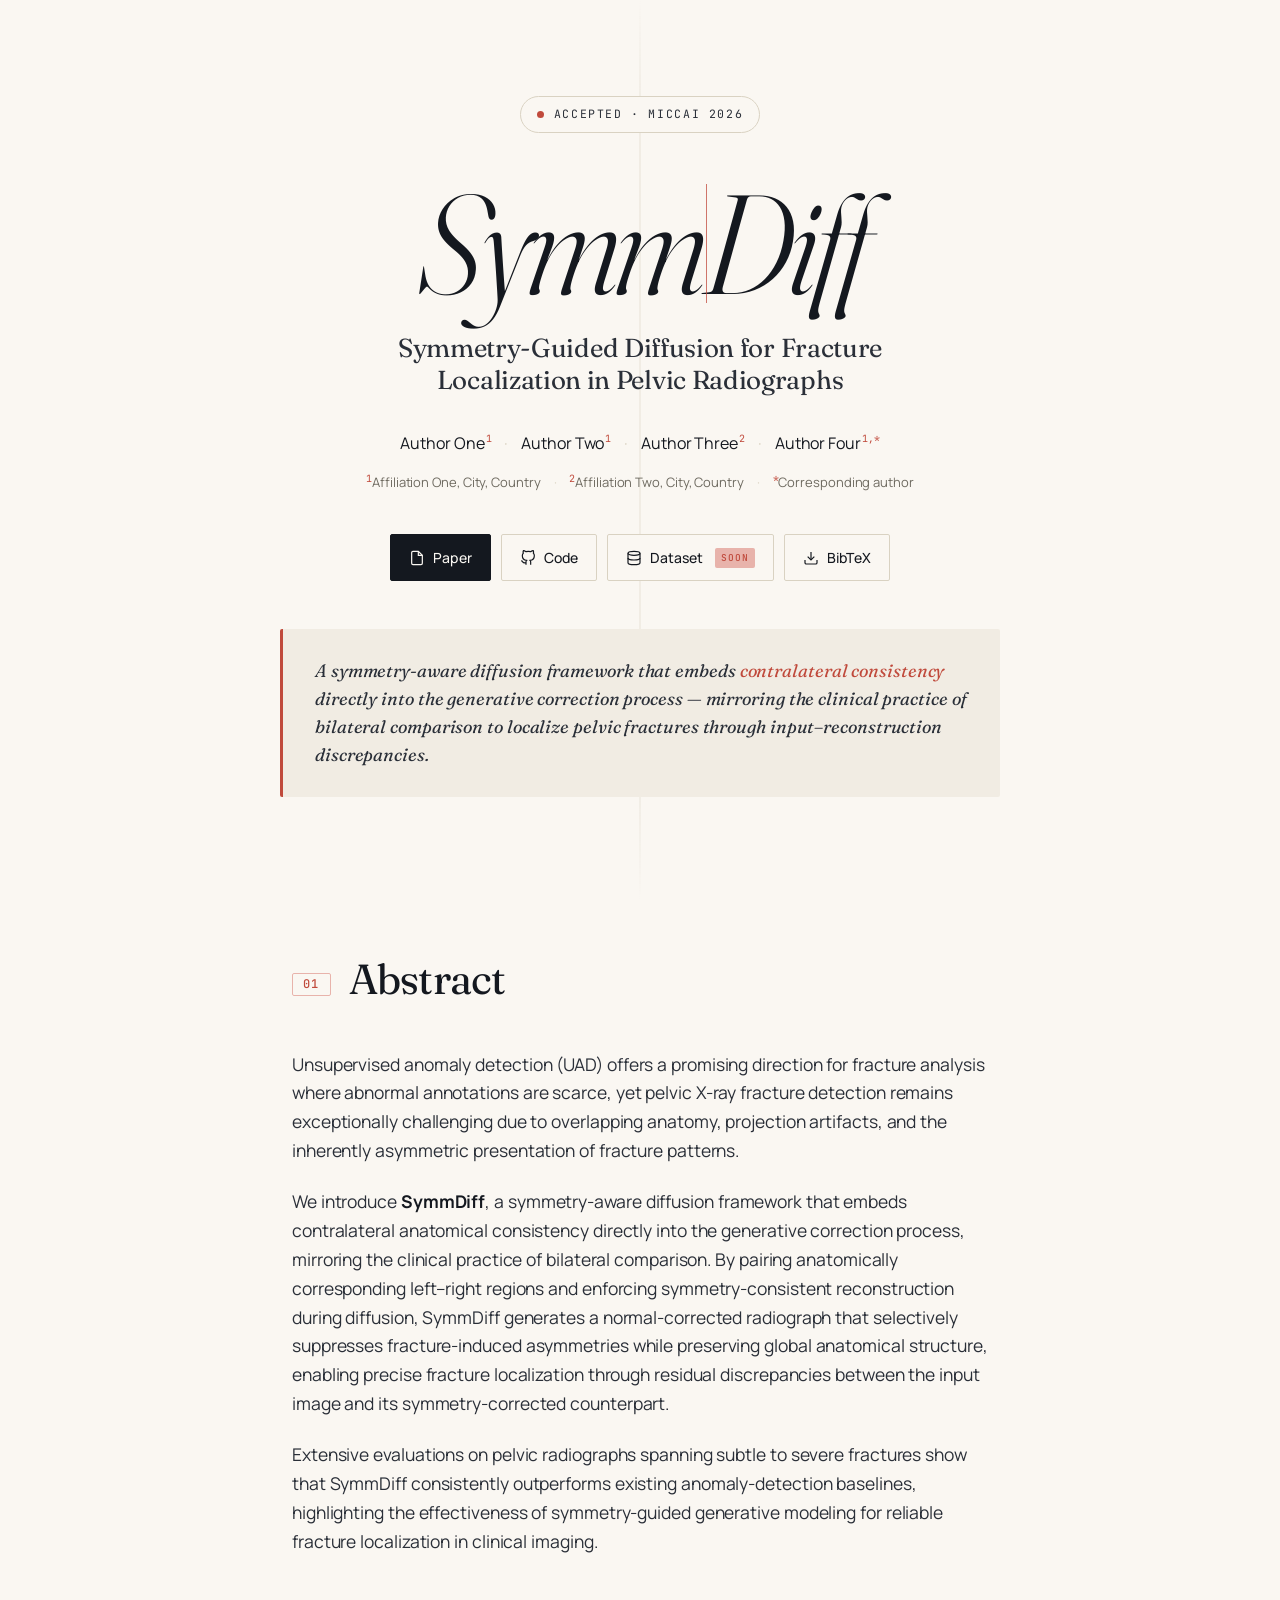
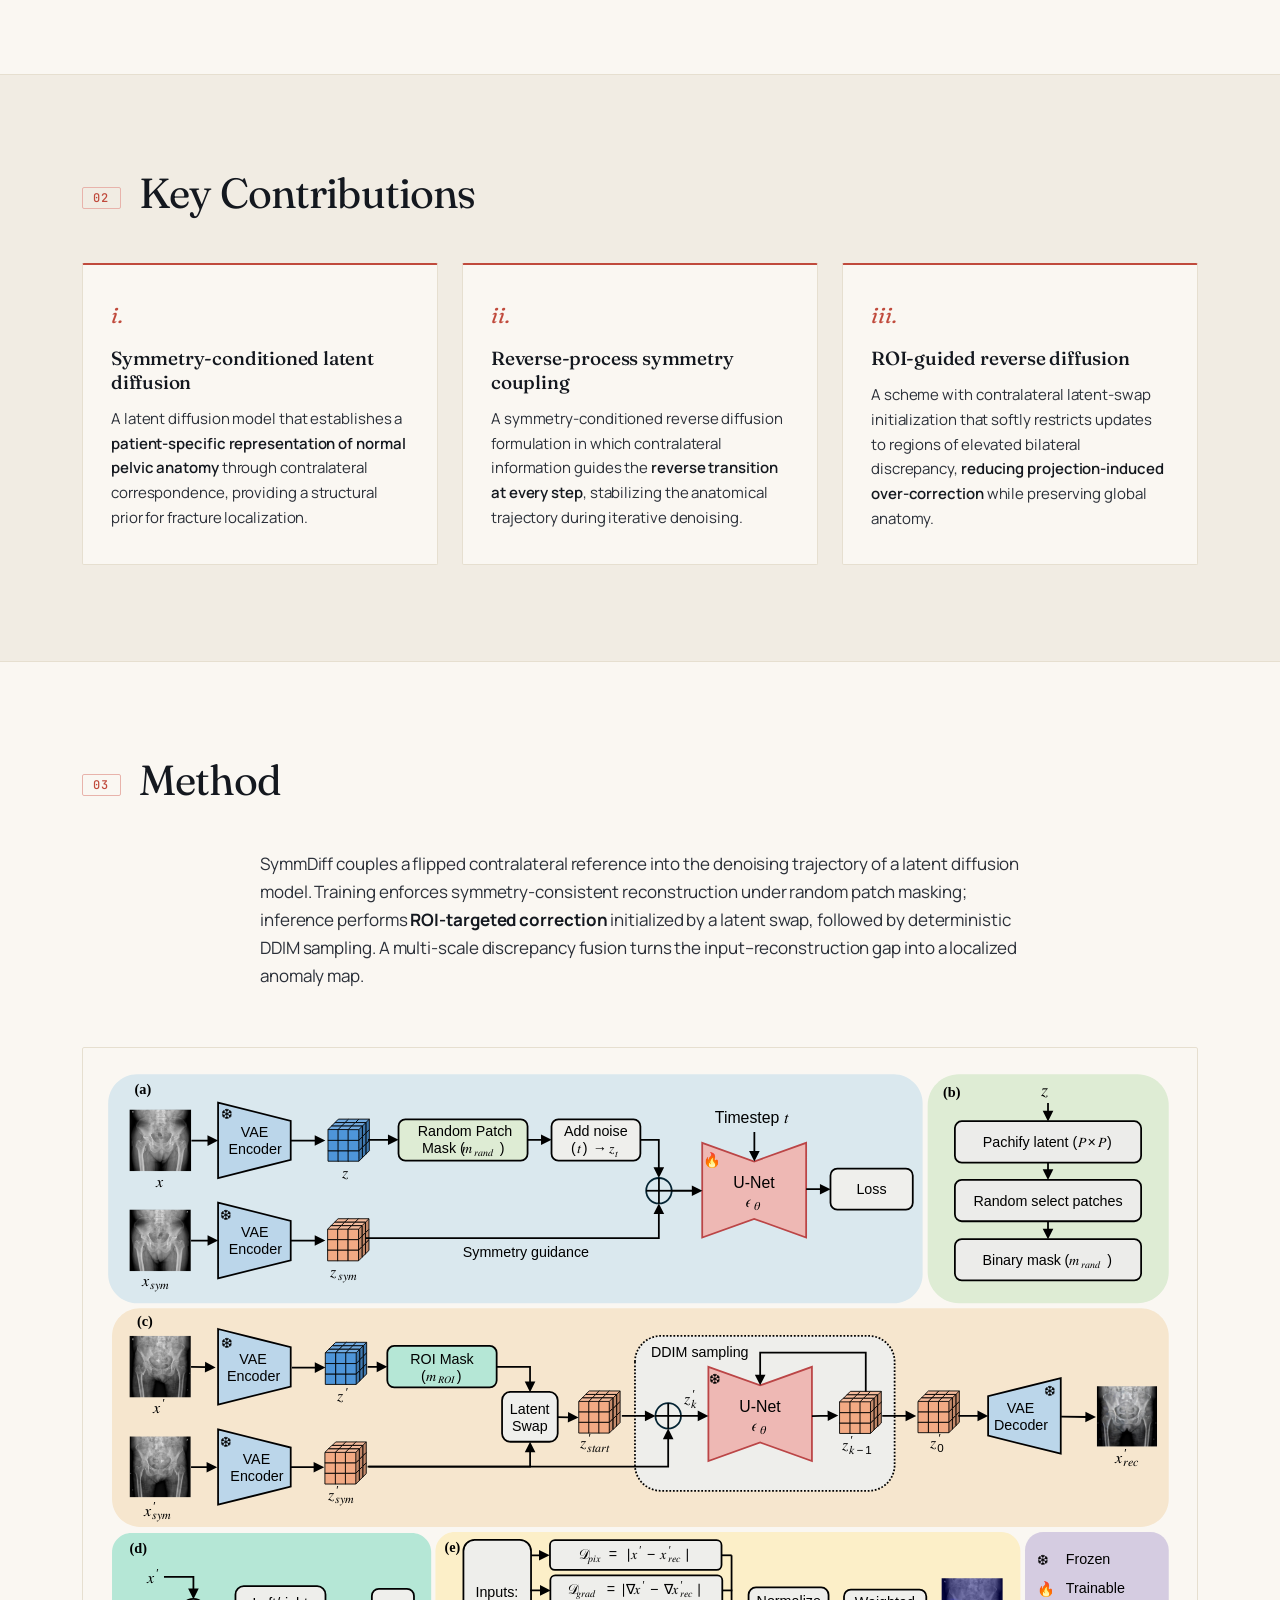
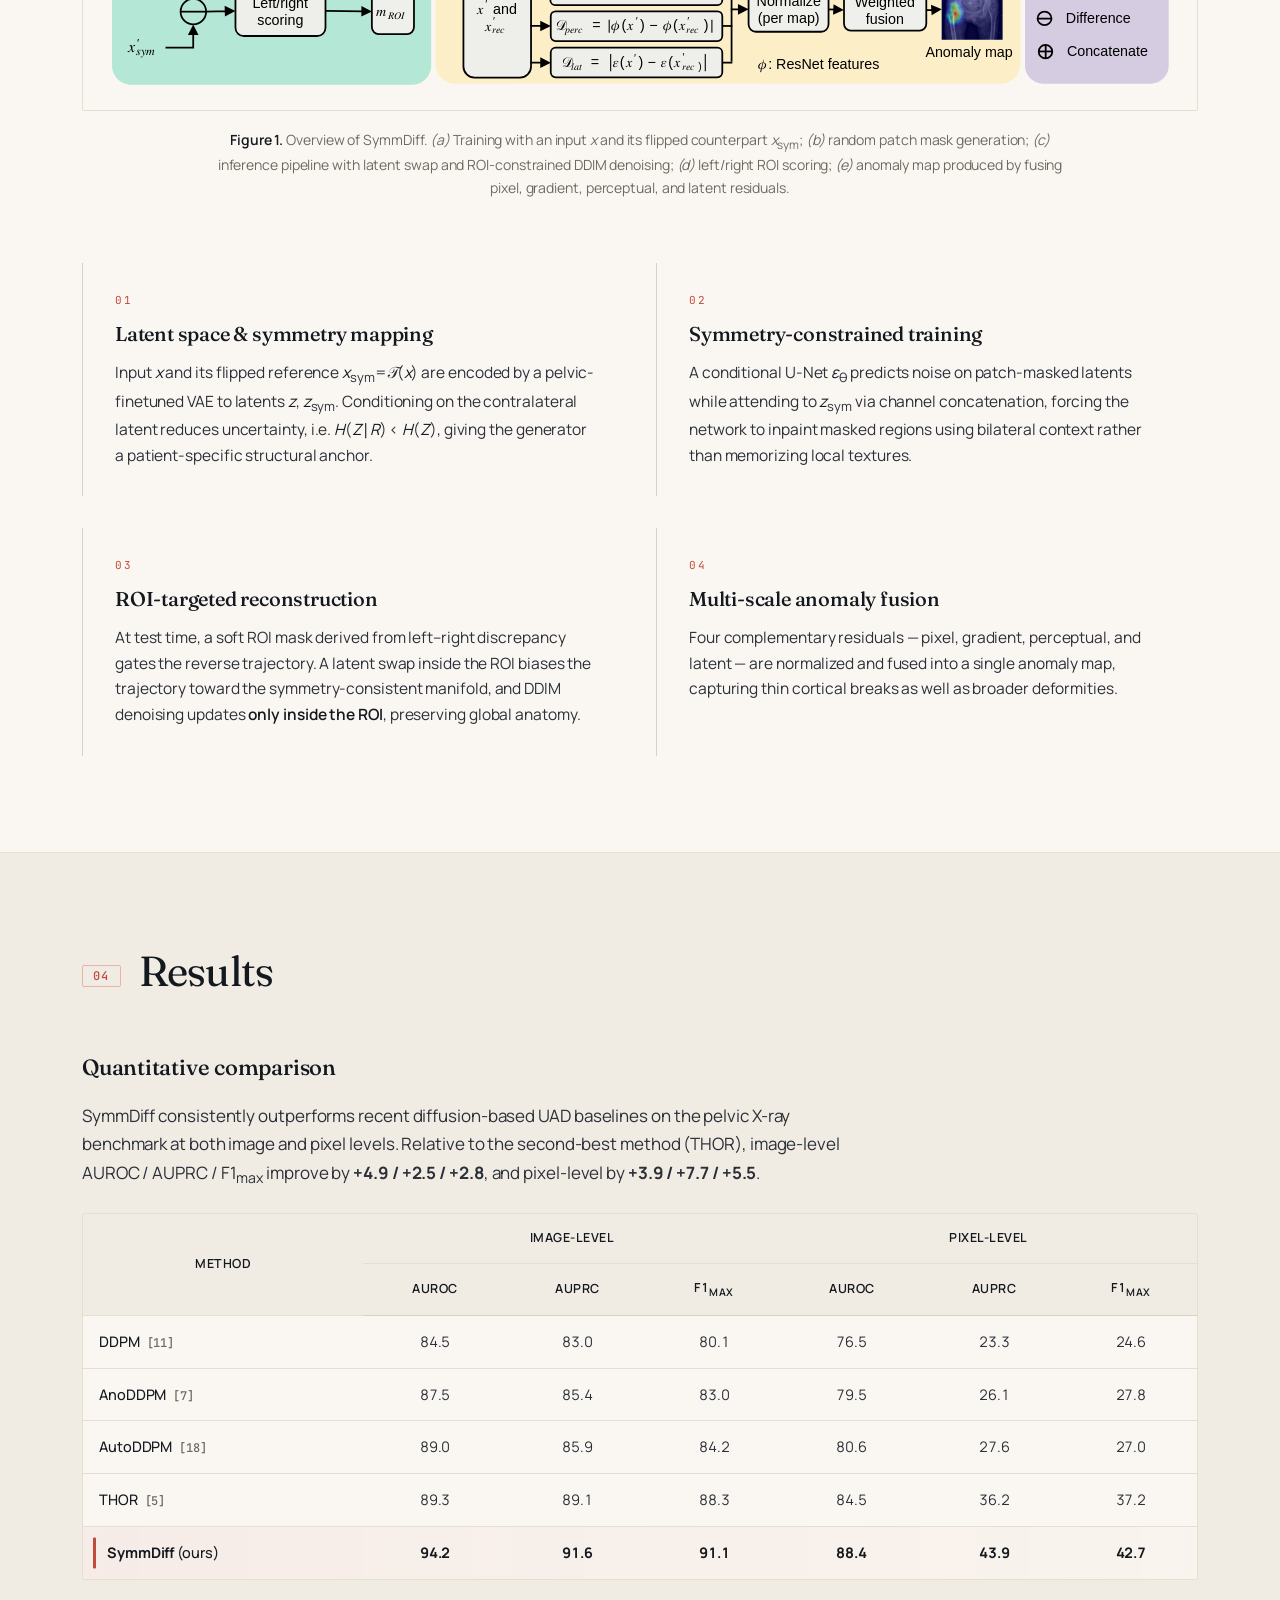
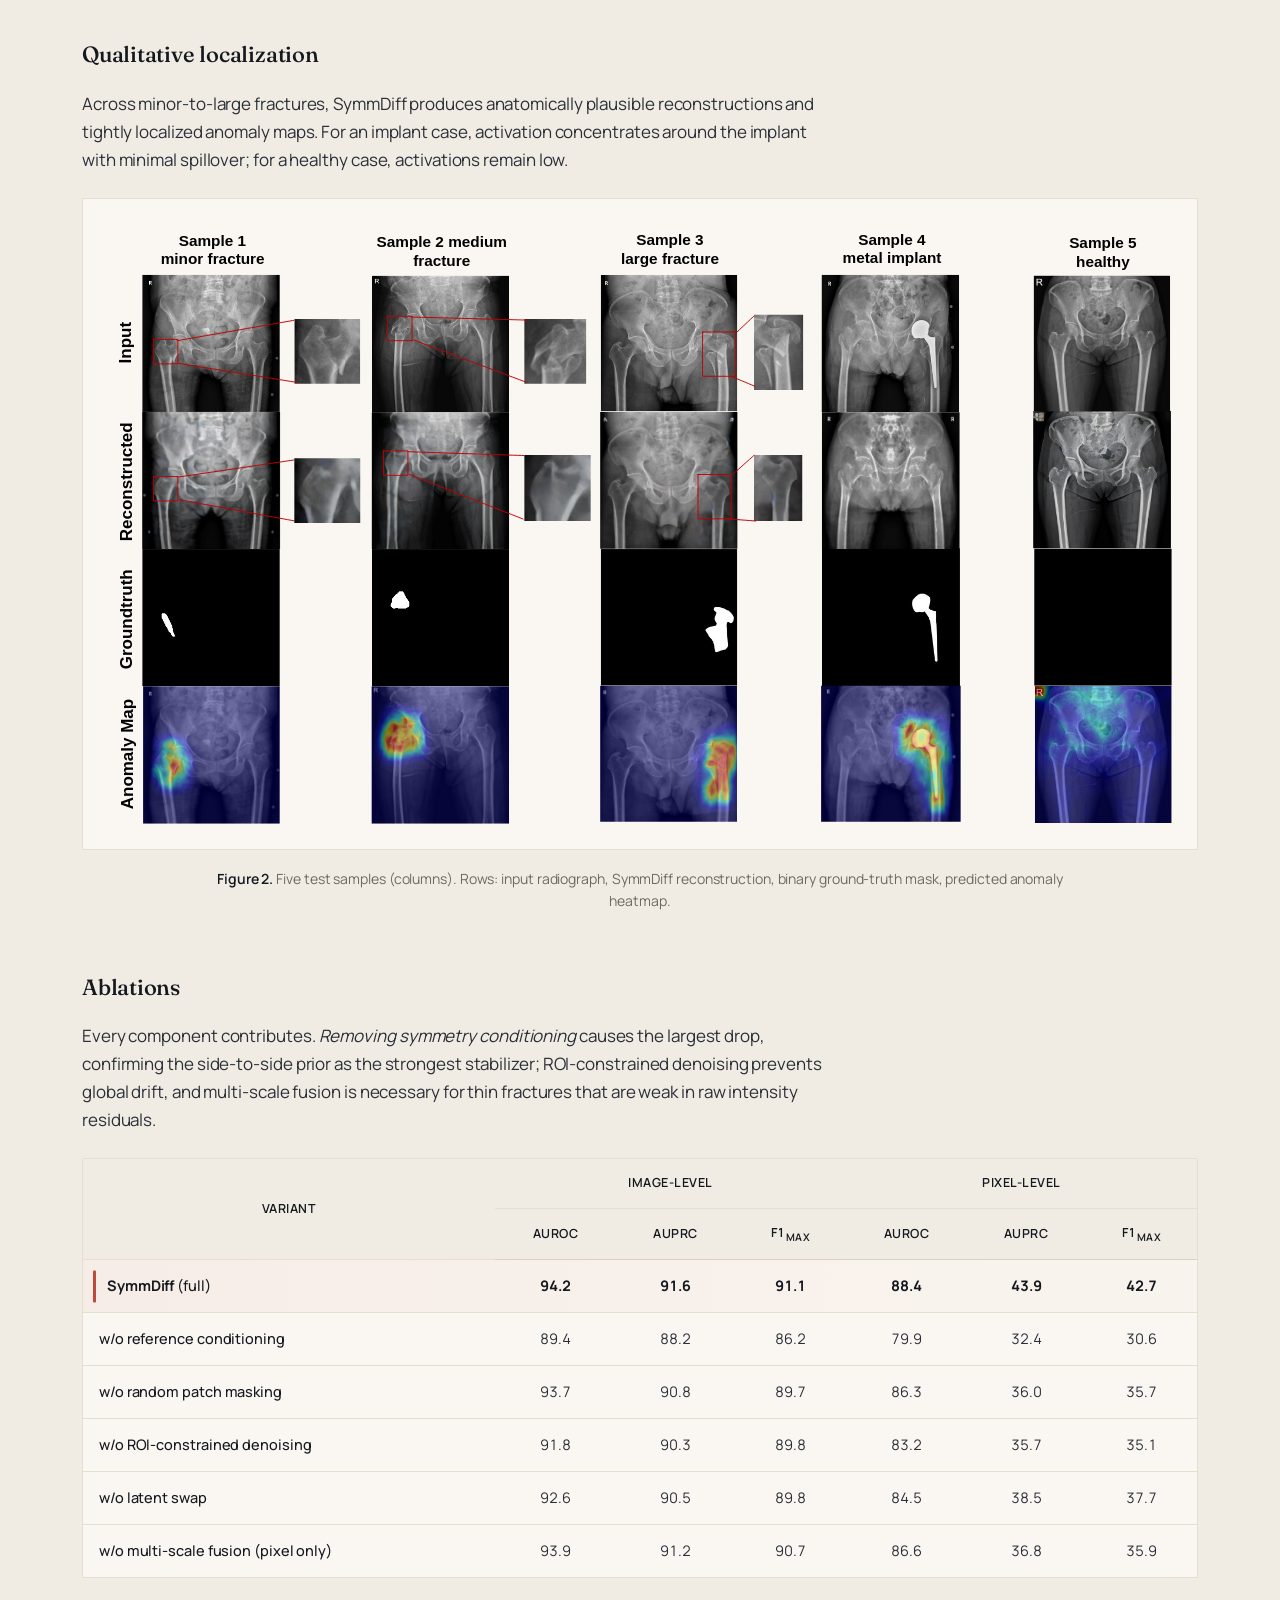
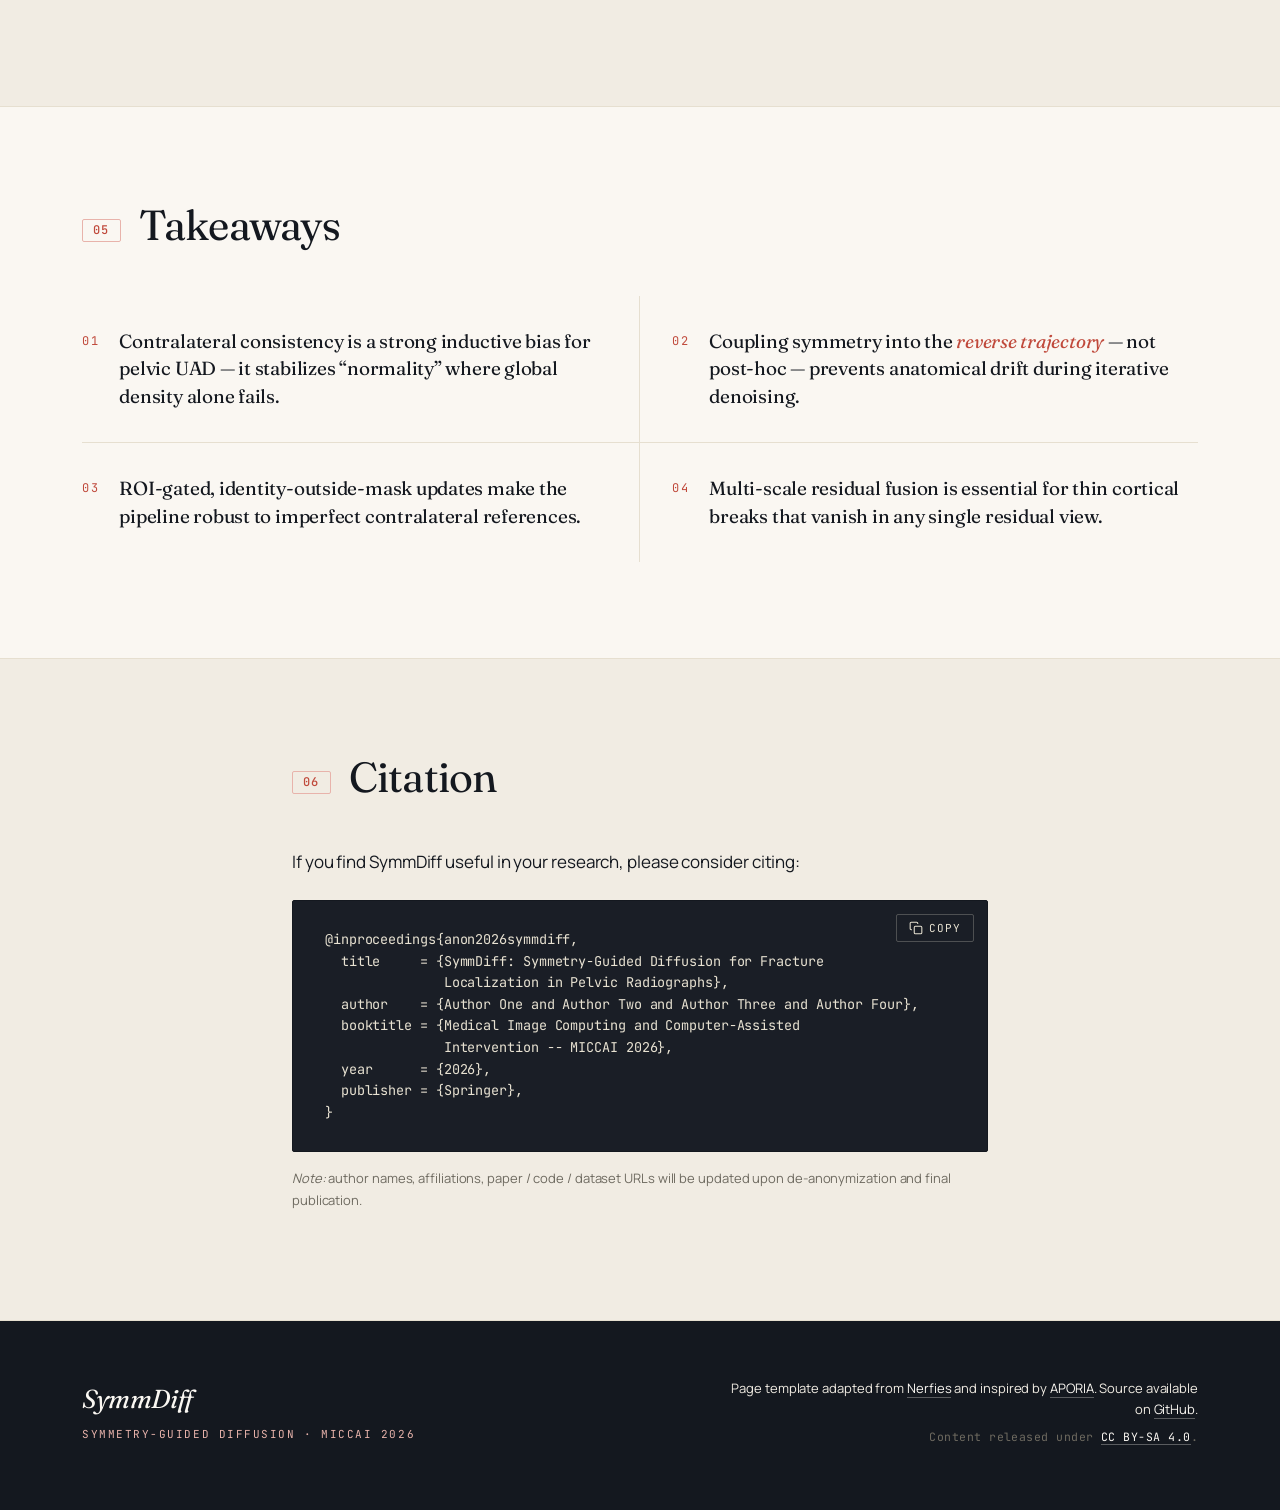
==== docs/index.html @ c6ee4fdb "Add files via upload" ====
<!DOCTYPE html>
<html lang="en">
<head>
  <meta charset="UTF-8" />
  <meta name="viewport" content="width=device-width, initial-scale=1.0" />
  <title>SymmDiff — Symmetry-Guided Diffusion for Fracture Localization in Pelvic Radiographs</title>

  <!-- =====================================================================
       META — replace once de-anonymized
       ===================================================================== -->
  <meta name="description" content="SymmDiff: a symmetry-aware latent diffusion framework for unsupervised pelvic fracture localization. Accepted at MICCAI 2026." />
  <meta name="keywords" content="SymmDiff, MICCAI 2026, diffusion models, unsupervised anomaly detection, pelvic radiograph, fracture localization, contralateral symmetry" />
  <meta name="author" content="Anonymous Authors" />

  <!-- Open Graph -->
  <meta property="og:title" content="SymmDiff: Symmetry-Guided Diffusion for Fracture Localization in Pelvic Radiographs" />
  <meta property="og:description" content="A symmetry-aware diffusion framework that embeds contralateral anatomical consistency into the generative correction process for pelvic fracture localization. MICCAI 2026." />
  <meta property="og:type" content="article" />

  <meta name="twitter:card" content="summary_large_image" />
  <meta name="twitter:title" content="SymmDiff — MICCAI 2026" />
  <meta name="twitter:description" content="Symmetry-guided diffusion for pelvic fracture localization." />

  <!-- Fonts -->
  <link rel="preconnect" href="https://fonts.googleapis.com" />
  <link rel="preconnect" href="https://fonts.gstatic.com" crossorigin />
  <link href="https://fonts.googleapis.com/css2?family=Fraunces:ital,opsz,wght@0,9..144,300;0,9..144,400;0,9..144,500;0,9..144,600;0,9..144,700;1,9..144,400&family=Manrope:wght@300;400;500;600;700&family=JetBrains+Mono:wght@400;500&display=swap" rel="stylesheet" />

  <link rel="stylesheet" href="static/css/index.css" />
</head>

<body>
  <!-- Decorative vertical symmetry axis -->
  <div class="symmetry-axis" aria-hidden="true"></div>

  <!-- ======================================================================
       HERO
       ====================================================================== -->
  <header class="hero">
    <div class="container">
      <div class="venue-badge">
        <span class="venue-dot"></span>
        <span>Accepted · MICCAI&nbsp;2026</span>
      </div>

      <h1 class="title">
        <span class="title-mark">Symm<span class="mirror">Diff</span></span>
        <span class="subtitle">Symmetry-Guided Diffusion for Fracture<br />Localization in Pelvic Radiographs</span>
      </h1>

      <!-- =================================================================
           AUTHORS — fill in once de-anonymized
           ================================================================= -->
      <div class="authors">
        <span class="author">Author&nbsp;One<sup>1</sup></span>
        <span class="sep">·</span>
        <span class="author">Author&nbsp;Two<sup>1</sup></span>
        <span class="sep">·</span>
        <span class="author">Author&nbsp;Three<sup>2</sup></span>
        <span class="sep">·</span>
        <span class="author">Author&nbsp;Four<sup>1,*</sup></span>
      </div>

      <div class="affiliations">
        <span><sup>1</sup>Affiliation&nbsp;One, City, Country</span>
        <span class="sep">·</span>
        <span><sup>2</sup>Affiliation&nbsp;Two, City, Country</span>
        <span class="sep">·</span>
        <span><sup>*</sup>Corresponding author</span>
      </div>

      <!-- Action buttons -->
      <nav class="actions" aria-label="Resources">
        <a class="btn btn-primary" href="#" target="_blank" rel="noopener">
          <svg viewBox="0 0 24 24" width="16" height="16" fill="none" stroke="currentColor" stroke-width="1.8"><path d="M14 2H6a2 2 0 0 0-2 2v16a2 2 0 0 0 2 2h12a2 2 0 0 0 2-2V8z"/><polyline points="14 2 14 8 20 8"/></svg>
          <span>Paper</span>
        </a>
        <a class="btn" href="https://github.com/itsabdulrahman/symmdiff" target="_blank" rel="noopener">
          <svg viewBox="0 0 24 24" width="16" height="16" fill="none" stroke="currentColor" stroke-width="1.8"><path d="M9 19c-5 1.5-5-2.5-7-3m14 6v-3.87a3.37 3.37 0 0 0-.94-2.61c3.14-.35 6.44-1.54 6.44-7A5.44 5.44 0 0 0 20 4.77 5.07 5.07 0 0 0 19.91 1S18.73.65 16 2.48a13.38 13.38 0 0 0-7 0C6.27.65 5.09 1 5.09 1A5.07 5.07 0 0 0 5 4.77a5.44 5.44 0 0 0-1.5 3.78c0 5.42 3.3 6.61 6.44 7A3.37 3.37 0 0 0 9 18.13V22"/></svg>
          <span>Code</span>
        </a>
        <a class="btn" href="#" target="_blank" rel="noopener">
          <svg viewBox="0 0 24 24" width="16" height="16" fill="none" stroke="currentColor" stroke-width="1.8"><ellipse cx="12" cy="5" rx="9" ry="3"/><path d="M3 5v14a9 3 0 0 0 18 0V5"/><path d="M3 12a9 3 0 0 0 18 0"/></svg>
          <span>Dataset</span>
          <span class="tag">soon</span>
        </a>
        <a class="btn" href="#bibtex">
          <svg viewBox="0 0 24 24" width="16" height="16" fill="none" stroke="currentColor" stroke-width="1.8"><path d="M21 15v4a2 2 0 0 1-2 2H5a2 2 0 0 1-2-2v-4"/><polyline points="7 10 12 15 17 10"/><line x1="12" y1="15" x2="12" y2="3"/></svg>
          <span>BibTeX</span>
        </a>
      </nav>

      <!-- Teaser strip -->
      <div class="teaser">
        <p class="teaser-text">
          A symmetry-aware diffusion framework that embeds <em>contralateral consistency</em> directly into the generative
          correction process — mirroring the clinical practice of bilateral comparison to localize pelvic fractures
          through input–reconstruction discrepancies.
        </p>
      </div>
    </div>
  </header>

  <!-- ======================================================================
       ABSTRACT
       ====================================================================== -->
  <section class="section" id="abstract">
    <div class="container narrow">
      <h2 class="section-title"><span class="num">01</span> Abstract</h2>
      <p>
        Unsupervised anomaly detection (UAD) offers a promising direction for fracture analysis where abnormal
        annotations are scarce, yet pelvic X-ray fracture detection remains exceptionally challenging due to
        overlapping anatomy, projection artifacts, and the inherently asymmetric presentation of fracture patterns.
      </p>
      <p>
        We introduce <strong>SymmDiff</strong>, a symmetry-aware diffusion framework that embeds contralateral anatomical
        consistency directly into the generative correction process, mirroring the clinical practice of bilateral
        comparison. By pairing anatomically corresponding left–right regions and enforcing symmetry-consistent
        reconstruction during diffusion, SymmDiff generates a normal-corrected radiograph that selectively suppresses
        fracture-induced asymmetries while preserving global anatomical structure, enabling precise fracture
        localization through residual discrepancies between the input image and its symmetry-corrected counterpart.
      </p>
      <p>
        Extensive evaluations on pelvic radiographs spanning subtle to severe fractures show that SymmDiff consistently
        outperforms existing anomaly-detection baselines, highlighting the effectiveness of symmetry-guided generative
        modeling for reliable fracture localization in clinical imaging.
      </p>
    </div>
  </section>

  <!-- ======================================================================
       CONTRIBUTIONS
       ====================================================================== -->
  <section class="section section-alt" id="contributions">
    <div class="container">
      <h2 class="section-title"><span class="num">02</span> Key Contributions</h2>
      <div class="contributions-grid">
        <article class="contribution">
          <div class="contribution-num">i.</div>
          <h3>Symmetry-conditioned latent diffusion</h3>
          <p>
            A latent diffusion model that establishes a <strong>patient-specific representation of normal pelvic anatomy</strong>
            through contralateral correspondence, providing a structural prior for fracture localization.
          </p>
        </article>
        <article class="contribution">
          <div class="contribution-num">ii.</div>
          <h3>Reverse-process symmetry coupling</h3>
          <p>
            A symmetry-conditioned reverse diffusion formulation in which contralateral information guides the
            <strong>reverse transition at every step</strong>, stabilizing the anatomical trajectory during iterative denoising.
          </p>
        </article>
        <article class="contribution">
          <div class="contribution-num">iii.</div>
          <h3>ROI-guided reverse diffusion</h3>
          <p>
            A scheme with contralateral latent-swap initialization that softly restricts updates to regions of elevated
            bilateral discrepancy, <strong>reducing projection-induced over-correction</strong> while preserving global anatomy.
          </p>
        </article>
      </div>
    </div>
  </section>

  <!-- ======================================================================
       METHOD
       ====================================================================== -->
  <section class="section" id="method">
    <div class="container">
      <h2 class="section-title"><span class="num">03</span> Method</h2>

      <div class="method-intro narrow">
        <p>
          SymmDiff couples a flipped contralateral reference into the denoising trajectory of a latent diffusion model.
          Training enforces symmetry-consistent reconstruction under random patch masking; inference performs
          <strong>ROI-targeted correction</strong> initialized by a latent swap, followed by deterministic DDIM sampling.
          A multi-scale discrepancy fusion turns the input–reconstruction gap into a localized anomaly map.
        </p>
      </div>

      <figure class="figure figure-wide">
        <img src="static/figures/pipeline.svg" alt="SymmDiff pipeline: training with symmetry guidance, ROI mask generation, ROI-targeted DDIM inference, left/right scoring, and multi-scale anomaly fusion." />
        <figcaption>
          <strong>Figure 1.</strong> Overview of SymmDiff. <em>(a)</em> Training with an input <em>x</em> and its flipped
          counterpart <em>x</em><sub>sym</sub>; <em>(b)</em> random patch mask generation;
          <em>(c)</em> inference pipeline with latent swap and ROI-constrained DDIM denoising;
          <em>(d)</em> left/right ROI scoring; <em>(e)</em> anomaly map produced by fusing pixel, gradient, perceptual, and latent residuals.
        </figcaption>
      </figure>

      <div class="method-steps">
        <div class="step">
          <div class="step-mark">01</div>
          <h4>Latent space &amp; symmetry mapping</h4>
          <p>
            Input <em>x</em> and its flipped reference <em>x</em><sub>sym</sub>=𝒯(<em>x</em>) are encoded by a pelvic-finetuned
            VAE to latents <em>z</em>, <em>z</em><sub>sym</sub>. Conditioning on the contralateral latent reduces uncertainty,
            i.e. <em>H</em>(<em>Z</em>∣<em>R</em>) &lt; <em>H</em>(<em>Z</em>), giving the generator a patient-specific structural anchor.
          </p>
        </div>
        <div class="step">
          <div class="step-mark">02</div>
          <h4>Symmetry-constrained training</h4>
          <p>
            A conditional U-Net <em>ε</em><sub>θ</sub> predicts noise on patch-masked latents while attending to <em>z</em><sub>sym</sub>
            via channel concatenation, forcing the network to inpaint masked regions using bilateral context rather than
            memorizing local textures.
          </p>
        </div>
        <div class="step">
          <div class="step-mark">03</div>
          <h4>ROI-targeted reconstruction</h4>
          <p>
            At test time, a soft ROI mask derived from left–right discrepancy gates the reverse trajectory. A latent
            swap inside the ROI biases the trajectory toward the symmetry-consistent manifold, and DDIM denoising
            updates <strong>only inside the ROI</strong>, preserving global anatomy.
          </p>
        </div>
        <div class="step">
          <div class="step-mark">04</div>
          <h4>Multi-scale anomaly fusion</h4>
          <p>
            Four complementary residuals — pixel, gradient, perceptual, and latent — are normalized and fused into a
            single anomaly map, capturing thin cortical breaks as well as broader deformities.
          </p>
        </div>
      </div>
    </div>
  </section>

  <!-- ======================================================================
       RESULTS
       ====================================================================== -->
  <section class="section section-alt" id="results">
    <div class="container">
      <h2 class="section-title"><span class="num">04</span> Results</h2>

      <h3 class="subhead">Quantitative comparison</h3>
      <p class="narrow-text">
        SymmDiff consistently outperforms recent diffusion-based UAD baselines on the pelvic X-ray benchmark at both
        image and pixel levels. Relative to the second-best method (THOR), image-level AUROC / AUPRC / F1<sub>max</sub>
        improve by <strong>+4.9 / +2.5 / +2.8</strong>, and pixel-level by <strong>+3.9 / +7.7 / +5.5</strong>.
      </p>

      <div class="table-wrap">
        <table class="results-table">
          <thead>
            <tr>
              <th rowspan="2">Method</th>
              <th colspan="3">Image-level</th>
              <th colspan="3">Pixel-level</th>
            </tr>
            <tr>
              <th>AUROC</th><th>AUPRC</th><th>F1<sub>max</sub></th>
              <th>AUROC</th><th>AUPRC</th><th>F1<sub>max</sub></th>
            </tr>
          </thead>
          <tbody>
            <tr><td>DDPM <span class="ref">[11]</span></td><td>84.5</td><td>83.0</td><td>80.1</td><td>76.5</td><td>23.3</td><td>24.6</td></tr>
            <tr><td>AnoDDPM <span class="ref">[7]</span></td><td>87.5</td><td>85.4</td><td>83.0</td><td>79.5</td><td>26.1</td><td>27.8</td></tr>
            <tr><td>AutoDDPM <span class="ref">[18]</span></td><td>89.0</td><td>85.9</td><td>84.2</td><td>80.6</td><td>27.6</td><td>27.0</td></tr>
            <tr><td>THOR <span class="ref">[5]</span></td><td>89.3</td><td>89.1</td><td>88.3</td><td>84.5</td><td>36.2</td><td>37.2</td></tr>
            <tr class="best">
              <td><strong>SymmDiff</strong> (ours)</td>
              <td><strong>94.2</strong></td><td><strong>91.6</strong></td><td><strong>91.1</strong></td>
              <td><strong>88.4</strong></td><td><strong>43.9</strong></td><td><strong>42.7</strong></td>
            </tr>
          </tbody>
        </table>
      </div>

      <h3 class="subhead">Qualitative localization</h3>
      <p class="narrow-text">
        Across minor-to-large fractures, SymmDiff produces anatomically plausible reconstructions and tightly
        localized anomaly maps. For an implant case, activation concentrates around the implant with minimal spillover;
        for a healthy case, activations remain low.
      </p>

      <figure class="figure figure-wide">
        <img src="static/figures/qualitative.svg" alt="Qualitative pelvic-radiograph results: input, reconstructed image, ground-truth mask, and predicted anomaly heatmap for minor, medium, large fractures, an implant case, and a healthy case." />
        <figcaption>
          <strong>Figure 2.</strong> Five test samples (columns). Rows: input radiograph, SymmDiff reconstruction,
          binary ground-truth mask, predicted anomaly heatmap.
        </figcaption>
      </figure>

      <h3 class="subhead">Ablations</h3>
      <p class="narrow-text">
        Every component contributes. <em>Removing symmetry conditioning</em> causes the largest drop, confirming the
        side-to-side prior as the strongest stabilizer; ROI-constrained denoising prevents global drift, and multi-scale
        fusion is necessary for thin fractures that are weak in raw intensity residuals.
      </p>

      <div class="table-wrap">
        <table class="results-table">
          <thead>
            <tr>
              <th rowspan="2">Variant</th>
              <th colspan="3">Image-level</th>
              <th colspan="3">Pixel-level</th>
            </tr>
            <tr>
              <th>AUROC</th><th>AUPRC</th><th>F1<sub>max</sub></th>
              <th>AUROC</th><th>AUPRC</th><th>F1<sub>max</sub></th>
            </tr>
          </thead>
          <tbody>
            <tr class="best">
              <td><strong>SymmDiff</strong> (full)</td>
              <td><strong>94.2</strong></td><td><strong>91.6</strong></td><td><strong>91.1</strong></td>
              <td><strong>88.4</strong></td><td><strong>43.9</strong></td><td><strong>42.7</strong></td>
            </tr>
            <tr><td>w/o reference conditioning</td><td>89.4</td><td>88.2</td><td>86.2</td><td>79.9</td><td>32.4</td><td>30.6</td></tr>
            <tr><td>w/o random patch masking</td><td>93.7</td><td>90.8</td><td>89.7</td><td>86.3</td><td>36.0</td><td>35.7</td></tr>
            <tr><td>w/o ROI-constrained denoising</td><td>91.8</td><td>90.3</td><td>89.8</td><td>83.2</td><td>35.7</td><td>35.1</td></tr>
            <tr><td>w/o latent swap</td><td>92.6</td><td>90.5</td><td>89.8</td><td>84.5</td><td>38.5</td><td>37.7</td></tr>
            <tr><td>w/o multi-scale fusion (pixel only)</td><td>93.9</td><td>91.2</td><td>90.7</td><td>86.6</td><td>36.8</td><td>35.9</td></tr>
          </tbody>
        </table>
      </div>
    </div>
  </section>

  <!-- ======================================================================
       TAKEAWAYS
       ====================================================================== -->
  <section class="section" id="takeaways">
    <div class="container">
      <h2 class="section-title"><span class="num">05</span> Takeaways</h2>
      <div class="takeaways">
        <div class="takeaway">
          <span class="t-num">01</span>
          <p>Contralateral consistency is a strong inductive bias for pelvic UAD — it stabilizes “normality” where global density alone fails.</p>
        </div>
        <div class="takeaway">
          <span class="t-num">02</span>
          <p>Coupling symmetry into the <em>reverse trajectory</em> — not post-hoc — prevents anatomical drift during iterative denoising.</p>
        </div>
        <div class="takeaway">
          <span class="t-num">03</span>
          <p>ROI-gated, identity-outside-mask updates make the pipeline robust to imperfect contralateral references.</p>
        </div>
        <div class="takeaway">
          <span class="t-num">04</span>
          <p>Multi-scale residual fusion is essential for thin cortical breaks that vanish in any single residual view.</p>
        </div>
      </div>
    </div>
  </section>

  <!-- ======================================================================
       BIBTEX
       ====================================================================== -->
  <section class="section section-alt" id="bibtex">
    <div class="container narrow">
      <h2 class="section-title"><span class="num">06</span> Citation</h2>
      <p>If you find SymmDiff useful in your research, please consider citing:</p>
      <div class="bibtex-wrap">
        <button class="copy-btn" data-copy-target="bibtex-block" aria-label="Copy BibTeX">
          <svg viewBox="0 0 24 24" width="14" height="14" fill="none" stroke="currentColor" stroke-width="1.8"><rect x="9" y="9" width="13" height="13" rx="2"/><path d="M5 15H4a2 2 0 0 1-2-2V4a2 2 0 0 1 2-2h9a2 2 0 0 1 2 2v1"/></svg>
          <span>Copy</span>
        </button>
<pre id="bibtex-block"><code>@inproceedings{anon2026symmdiff,
  title     = {SymmDiff: Symmetry-Guided Diffusion for Fracture
               Localization in Pelvic Radiographs},
  author    = {Author One and Author Two and Author Three and Author Four},
  booktitle = {Medical Image Computing and Computer-Assisted
               Intervention -- MICCAI 2026},
  year      = {2026},
  publisher = {Springer},
}</code></pre>
      </div>
      <p class="note">
        <em>Note:</em> author names, affiliations, paper / code / dataset URLs will be updated upon de-anonymization
        and final publication.
      </p>
    </div>
  </section>

  <!-- ======================================================================
       FOOTER
       ====================================================================== -->
  <footer class="footer">
    <div class="container">
      <div class="footer-row">
        <div class="footer-left">
          <div class="footer-title">SymmDiff</div>
          <div class="footer-sub">Symmetry-Guided Diffusion · MICCAI 2026</div>
        </div>
        <div class="footer-right">
          <p>
            Page template adapted from
            <a href="https://nerfies.github.io/" target="_blank" rel="noopener">Nerfies</a>
            and inspired by
            <a href="https://eonofri04.github.io/APORIA/" target="_blank" rel="noopener">APORIA</a>.
            Source available on
            <a href="https://github.com/itsabdulrahman/symmdiff" target="_blank" rel="noopener">GitHub</a>.
          </p>
          <p class="cc">Content released under
            <a href="https://creativecommons.org/licenses/by-sa/4.0/" target="_blank" rel="noopener">CC&nbsp;BY-SA&nbsp;4.0</a>.
          </p>
        </div>
      </div>
    </div>
  </footer>

  <script src="static/js/index.js"></script>
</body>
</html>
---- docs/static/css/index.css ----
/* =================================================================
   SymmDiff project page
   Aesthetic: editorial / clinical · serif headlines · symmetric layout
   ================================================================= */

:root {
  /* Palette — warm paper + ink, single coral accent (echoes anomaly heatmaps) */
  --paper:        #FAF7F2;
  --paper-2:      #F1ECE3;
  --ink:          #14181F;
  --ink-soft:     #2A2F38;
  --muted:        #6E6A60;
  --line:         #D9D2C2;
  --line-soft:    #E6DFD0;
  --accent:       #C04A3C;   /* clinical coral (heatmap red) */
  --accent-soft:  #E8B3AB;
  --teal:         #1F5862;   /* secondary, very sparing */
  --code-bg:      #1A1E26;
  --code-ink:     #E8E2D2;

  --radius:       2px;
  --maxw:         1180px;
  --maxw-narrow:  760px;

  --shadow-soft:  0 1px 0 rgba(20,24,31,.06), 0 18px 40px -24px rgba(20,24,31,.18);
}

/* ---------- Reset ---------- */
*, *::before, *::after { box-sizing: border-box; }
html { scroll-behavior: smooth; -webkit-text-size-adjust: 100%; }
body {
  margin: 0;
  background: var(--paper);
  color: var(--ink);
  font-family: 'Manrope', system-ui, -apple-system, sans-serif;
  font-size: 17px;
  line-height: 1.65;
  font-weight: 400;
  letter-spacing: -0.005em;
  -webkit-font-smoothing: antialiased;
  -moz-osx-font-smoothing: grayscale;
  overflow-x: hidden;
}

img, svg { max-width: 100%; height: auto; display: block; }
a { color: var(--ink); text-decoration: none; border-bottom: 1px solid var(--line); transition: color .2s ease, border-color .2s ease; }
a:hover { color: var(--accent); border-color: var(--accent); }

/* ---------- Layout primitives ---------- */
.container {
  width: 100%;
  max-width: var(--maxw);
  margin: 0 auto;
  padding: 0 32px;
}
.narrow { max-width: var(--maxw-narrow); }
.narrow-text { max-width: var(--maxw-narrow); color: var(--ink-soft); }

.section {
  padding: 96px 0;
  position: relative;
}
.section-alt {
  background: var(--paper-2);
  border-top: 1px solid var(--line-soft);
  border-bottom: 1px solid var(--line-soft);
}

.section-title {
  font-family: 'Fraunces', Georgia, serif;
  font-weight: 400;
  font-size: clamp(28px, 3.4vw, 42px);
  line-height: 1.05;
  letter-spacing: -0.02em;
  margin: 0 0 48px;
  color: var(--ink);
  display: flex;
  align-items: baseline;
  gap: 18px;
}
.section-title .num {
  font-family: 'JetBrains Mono', monospace;
  font-size: 12px;
  letter-spacing: 0.12em;
  color: var(--accent);
  font-weight: 500;
  display: inline-block;
  border: 1px solid var(--accent-soft);
  padding: 4px 10px;
  border-radius: var(--radius);
  text-transform: uppercase;
  transform: translateY(-6px);
}
.subhead {
  font-family: 'Fraunces', Georgia, serif;
  font-weight: 500;
  font-size: 22px;
  margin: 56px 0 16px;
  letter-spacing: -0.01em;
}

/* =================================================================
   Decorative symmetry axis
   ================================================================= */
.symmetry-axis {
  position: fixed;
  top: 0; bottom: 0; left: 50%;
  width: 1px;
  background: linear-gradient(180deg,
    transparent 0%,
    var(--line) 12%,
    var(--line) 88%,
    transparent 100%);
  opacity: 0.55;
  pointer-events: none;
  z-index: 0;
  transform: translateX(-0.5px);
}
.symmetry-axis::before,
.symmetry-axis::after {
  content: '';
  position: absolute;
  left: 50%;
  width: 6px; height: 6px;
  background: var(--accent);
  border-radius: 50%;
  transform: translateX(-50%);
}
.symmetry-axis::before { top: 14%; }
.symmetry-axis::after  { bottom: 14%; }

/* =================================================================
   HERO
   ================================================================= */
.hero {
  padding: 96px 0 64px;
  position: relative;
  z-index: 1;
  text-align: center;
}

.venue-badge {
  display: inline-flex;
  align-items: center;
  gap: 10px;
  padding: 8px 16px;
  border: 1px solid var(--line);
  border-radius: 999px;
  background: var(--paper);
  font-family: 'JetBrains Mono', monospace;
  font-size: 11.5px;
  letter-spacing: 0.14em;
  text-transform: uppercase;
  color: var(--ink-soft);
  margin-bottom: 40px;
}
.venue-dot {
  width: 7px; height: 7px;
  background: var(--accent);
  border-radius: 50%;
  display: inline-block;
  animation: pulse 2.4s ease-in-out infinite;
}
@keyframes pulse {
  0%, 100% { box-shadow: 0 0 0 0 rgba(192,74,60,.45); }
  50%      { box-shadow: 0 0 0 8px rgba(192,74,60,0); }
}

.title {
  font-family: 'Fraunces', Georgia, serif;
  font-weight: 400;
  margin: 0 0 32px;
  line-height: 1;
}
.title-mark {
  display: block;
  font-size: clamp(64px, 11vw, 144px);
  font-weight: 300;
  letter-spacing: -0.045em;
  font-style: italic;
  position: relative;
  line-height: 1;
}
.title-mark .mirror {
  display: inline-block;
  /* subtle nod to the symmetry idea — a vertical hairline through the "D" */
  position: relative;
}
.title-mark .mirror::before {
  content: '';
  position: absolute;
  top: 8%; bottom: 8%;
  left: 4px;
  width: 1px;
  background: var(--accent);
  opacity: 0.75;
}
.subtitle {
  display: block;
  font-style: normal;
  font-weight: 400;
  font-size: clamp(18px, 2.1vw, 26px);
  line-height: 1.25;
  letter-spacing: -0.012em;
  color: var(--ink-soft);
  margin-top: 18px;
  max-width: 760px;
  margin-left: auto;
  margin-right: auto;
}

.authors {
  margin: 32px auto 12px;
  max-width: 820px;
  font-size: 16px;
  color: var(--ink);
  line-height: 1.8;
}
.authors .author { display: inline-block; }
.authors sup { font-family: 'JetBrains Mono', monospace; font-size: 10px; color: var(--accent); margin-left: 1px; }
.authors .sep, .affiliations .sep { color: var(--line); margin: 0 10px; }
.affiliations {
  font-size: 13px;
  color: var(--muted);
  max-width: 820px;
  margin: 0 auto 40px;
  line-height: 1.8;
}
.affiliations sup { font-family: 'JetBrains Mono', monospace; font-size: 10px; color: var(--accent); }

/* Action buttons */
.actions {
  display: flex;
  justify-content: center;
  flex-wrap: wrap;
  gap: 10px;
  margin: 12px 0 48px;
}
.btn {
  display: inline-flex;
  align-items: center;
  gap: 8px;
  padding: 11px 18px;
  border: 1px solid var(--line);
  border-radius: var(--radius);
  background: var(--paper);
  color: var(--ink);
  font-family: 'Manrope', sans-serif;
  font-weight: 500;
  font-size: 14px;
  letter-spacing: 0.005em;
  transition: all .2s ease;
  cursor: pointer;
}
.btn:hover {
  background: var(--ink);
  color: var(--paper);
  border-color: var(--ink);
  transform: translateY(-1px);
}
.btn.btn-primary {
  background: var(--ink);
  color: var(--paper);
  border-color: var(--ink);
}
.btn.btn-primary:hover {
  background: var(--accent);
  border-color: var(--accent);
}
.btn .tag {
  background: var(--accent-soft);
  color: var(--accent);
  font-family: 'JetBrains Mono', monospace;
  font-size: 9.5px;
  letter-spacing: 0.1em;
  padding: 2px 6px;
  border-radius: 2px;
  text-transform: uppercase;
  margin-left: 4px;
}
.btn:hover .tag { background: var(--paper); color: var(--ink); }

/* Teaser strip */
.teaser {
  max-width: 720px;
  margin: 24px auto 0;
  padding: 28px 32px;
  background: var(--paper-2);
  border-left: 3px solid var(--accent);
  border-radius: var(--radius);
  text-align: left;
}
.teaser-text {
  margin: 0;
  font-family: 'Fraunces', Georgia, serif;
  font-weight: 400;
  font-style: italic;
  font-size: 18px;
  line-height: 1.55;
  color: var(--ink-soft);
  letter-spacing: -0.005em;
}
.teaser em { color: var(--accent); font-style: italic; }

/* =================================================================
   Abstract
   ================================================================= */
#abstract p {
  font-size: 17.5px;
  margin: 0 0 22px;
  color: var(--ink-soft);
}
#abstract strong { color: var(--ink); }

/* =================================================================
   Contributions
   ================================================================= */
.contributions-grid {
  display: grid;
  grid-template-columns: repeat(3, 1fr);
  gap: 24px;
}
.contribution {
  background: var(--paper);
  border: 1px solid var(--line-soft);
  border-top: 2px solid var(--accent);
  border-radius: var(--radius);
  padding: 32px 28px;
  transition: transform .25s ease, box-shadow .25s ease;
  position: relative;
}
.contribution:hover {
  transform: translateY(-3px);
  box-shadow: var(--shadow-soft);
}
.contribution-num {
  font-family: 'Fraunces', Georgia, serif;
  font-style: italic;
  font-size: 22px;
  color: var(--accent);
  margin-bottom: 14px;
}
.contribution h3 {
  font-family: 'Fraunces', Georgia, serif;
  font-weight: 500;
  font-size: 19px;
  margin: 0 0 12px;
  line-height: 1.25;
  letter-spacing: -0.01em;
  color: var(--ink);
}
.contribution p {
  margin: 0;
  color: var(--ink-soft);
  font-size: 15px;
  line-height: 1.65;
}
.contribution strong { color: var(--ink); font-weight: 600; }

/* =================================================================
   Method
   ================================================================= */
.method-intro {
  margin: 0 auto 56px;
  color: var(--ink-soft);
  font-size: 17px;
}
.method-intro p { margin: 0; }
.method-intro strong { color: var(--ink); }

.figure {
  margin: 24px auto 32px;
}
.figure-wide {
  max-width: 100%;
}
.figure img {
  width: 100%;
  background: var(--paper);
  border: 1px solid var(--line-soft);
  border-radius: var(--radius);
  padding: 24px;
}
.figure figcaption {
  margin-top: 18px;
  font-size: 14px;
  color: var(--muted);
  line-height: 1.6;
  max-width: 880px;
  margin-left: auto;
  margin-right: auto;
  text-align: center;
}
.figure figcaption strong { color: var(--ink); font-weight: 600; }

.method-steps {
  margin-top: 64px;
  display: grid;
  grid-template-columns: repeat(2, 1fr);
  gap: 32px;
}
.step {
  position: relative;
  padding: 28px 28px 28px 32px;
  border-left: 1px solid var(--line);
}
.step-mark {
  font-family: 'JetBrains Mono', monospace;
  font-size: 11px;
  letter-spacing: 0.14em;
  color: var(--accent);
  margin-bottom: 8px;
}
.step h4 {
  font-family: 'Fraunces', Georgia, serif;
  font-weight: 500;
  font-size: 20px;
  margin: 4px 0 10px;
  letter-spacing: -0.01em;
  color: var(--ink);
}
.step p {
  margin: 0;
  color: var(--ink-soft);
  font-size: 15.5px;
  line-height: 1.65;
}
.step em { font-style: italic; color: var(--ink); }
.step strong { color: var(--ink); font-weight: 600; }

/* =================================================================
   Results — tables
   ================================================================= */
.table-wrap {
  margin: 24px 0 32px;
  overflow-x: auto;
  border: 1px solid var(--line-soft);
  border-radius: var(--radius);
  background: var(--paper);
}
.results-table {
  width: 100%;
  border-collapse: collapse;
  font-size: 14.5px;
  font-variant-numeric: tabular-nums;
}
.results-table thead th {
  background: var(--paper-2);
  color: var(--ink);
  font-weight: 600;
  font-size: 12.5px;
  letter-spacing: 0.04em;
  text-transform: uppercase;
  padding: 14px 16px;
  text-align: center;
  border-bottom: 1px solid var(--line);
  font-family: 'Manrope', sans-serif;
}
.results-table thead tr:first-child th { border-bottom: 1px solid var(--line-soft); }
.results-table tbody td {
  padding: 14px 16px;
  text-align: center;
  border-bottom: 1px solid var(--line-soft);
  color: var(--ink-soft);
}
.results-table tbody td:first-child {
  text-align: left;
  color: var(--ink);
  font-weight: 500;
}
.results-table tbody tr:last-child td { border-bottom: none; }
.results-table tbody tr.best {
  background: linear-gradient(90deg, rgba(192,74,60,0.06), rgba(192,74,60,0.02));
}
.results-table tbody tr.best td {
  color: var(--ink);
  font-weight: 500;
}
.results-table tbody tr.best td:first-child {
  position: relative;
  padding-left: 24px;
}
.results-table tbody tr.best td:first-child::before {
  content: '';
  position: absolute;
  left: 10px; top: 50%;
  transform: translateY(-50%);
  width: 3px; height: 60%;
  background: var(--accent);
  border-radius: 1px;
}
.results-table .ref {
  color: var(--muted);
  font-size: 12px;
  font-family: 'JetBrains Mono', monospace;
  margin-left: 4px;
}

/* =================================================================
   Takeaways
   ================================================================= */
.takeaways {
  display: grid;
  grid-template-columns: repeat(2, 1fr);
  gap: 0;
  margin-top: 8px;
}
.takeaway {
  display: flex;
  gap: 20px;
  padding: 32px 32px;
  border-top: 1px solid var(--line-soft);
}
.takeaway:nth-child(1), .takeaway:nth-child(2) { border-top: none; }
.takeaway:nth-child(odd) { border-right: 1px solid var(--line-soft); padding-left: 0; }
.takeaway:nth-child(even) { padding-right: 0; padding-left: 32px; }
.t-num {
  font-family: 'JetBrains Mono', monospace;
  font-size: 12px;
  letter-spacing: 0.14em;
  color: var(--accent);
  flex-shrink: 0;
  padding-top: 4px;
}
.takeaway p {
  margin: 0;
  font-family: 'Fraunces', Georgia, serif;
  font-weight: 400;
  font-size: 19px;
  line-height: 1.45;
  letter-spacing: -0.012em;
  color: var(--ink);
}
.takeaway em { color: var(--accent); font-style: italic; }

/* =================================================================
   BibTeX block
   ================================================================= */
.bibtex-wrap {
  position: relative;
  margin: 24px 0 16px;
}
.bibtex-wrap pre {
  background: var(--code-bg);
  color: var(--code-ink);
  padding: 28px 32px;
  border-radius: var(--radius);
  overflow-x: auto;
  margin: 0;
  font-family: 'JetBrains Mono', monospace;
  font-size: 13.5px;
  line-height: 1.6;
  border: 1px solid var(--ink);
}
.bibtex-wrap code {
  font-family: inherit;
  white-space: pre;
}
.copy-btn {
  position: absolute;
  top: 14px; right: 14px;
  background: transparent;
  color: var(--code-ink);
  border: 1px solid rgba(232, 226, 210, 0.25);
  padding: 6px 12px;
  border-radius: var(--radius);
  font-family: 'JetBrains Mono', monospace;
  font-size: 11px;
  letter-spacing: 0.08em;
  text-transform: uppercase;
  cursor: pointer;
  display: inline-flex;
  align-items: center;
  gap: 6px;
  transition: all .2s ease;
}
.copy-btn:hover {
  background: var(--code-ink);
  color: var(--code-bg);
  border-color: var(--code-ink);
}
.copy-btn.copied { background: var(--accent); color: var(--paper); border-color: var(--accent); }

.note {
  font-size: 13px;
  color: var(--muted);
  margin-top: 12px;
}

/* =================================================================
   Footer
   ================================================================= */
.footer {
  background: var(--ink);
  color: var(--paper);
  padding: 56px 0;
  border-top: 1px solid var(--ink);
}
.footer-row {
  display: flex;
  justify-content: space-between;
  align-items: flex-start;
  gap: 32px;
  flex-wrap: wrap;
}
.footer-title {
  font-family: 'Fraunces', Georgia, serif;
  font-weight: 400;
  font-style: italic;
  font-size: 26px;
  letter-spacing: -0.015em;
}
.footer-sub {
  font-family: 'JetBrains Mono', monospace;
  font-size: 11px;
  letter-spacing: 0.14em;
  text-transform: uppercase;
  color: var(--accent-soft);
  margin-top: 4px;
}
.footer-right {
  text-align: right;
  font-size: 13px;
  color: var(--paper-2);
  max-width: 480px;
  line-height: 1.6;
}
.footer-right p { margin: 0 0 8px; }
.footer-right a {
  color: var(--paper);
  border-bottom-color: rgba(250, 247, 242, 0.3);
}
.footer-right a:hover {
  color: var(--accent-soft);
  border-bottom-color: var(--accent-soft);
}
.footer-right .cc {
  font-size: 11.5px;
  color: var(--muted);
  font-family: 'JetBrains Mono', monospace;
  letter-spacing: 0.04em;
}

/* =================================================================
   Responsive
   ================================================================= */
@media (max-width: 900px) {
  .contributions-grid { grid-template-columns: 1fr; }
  .method-steps { grid-template-columns: 1fr; }
  .takeaways { grid-template-columns: 1fr; }
  .takeaway { border-right: none !important; padding: 24px 0 !important; }
  .takeaway + .takeaway { border-top: 1px solid var(--line-soft); }
  .symmetry-axis { display: none; }
  .section { padding: 72px 0; }
  .hero { padding: 64px 0 40px; }
}
@media (max-width: 640px) {
  body { font-size: 16px; }
  .container { padding: 0 22px; }
  .section-title { gap: 12px; flex-wrap: wrap; }
  .actions .btn { padding: 10px 14px; font-size: 13px; }
  .teaser { padding: 22px 24px; }
  .teaser-text { font-size: 16px; }
  .figure img { padding: 12px; }
  .results-table { font-size: 13px; }
  .results-table thead th, .results-table tbody td { padding: 10px 10px; }
  .footer-row { flex-direction: column; }
  .footer-right { text-align: left; }
}

/* Reduced motion */
@media (prefers-reduced-motion: reduce) {
  *, *::before, *::after {
    animation-duration: 0.01ms !important;
    transition-duration: 0.01ms !important;
  }
  html { scroll-behavior: auto; }
}
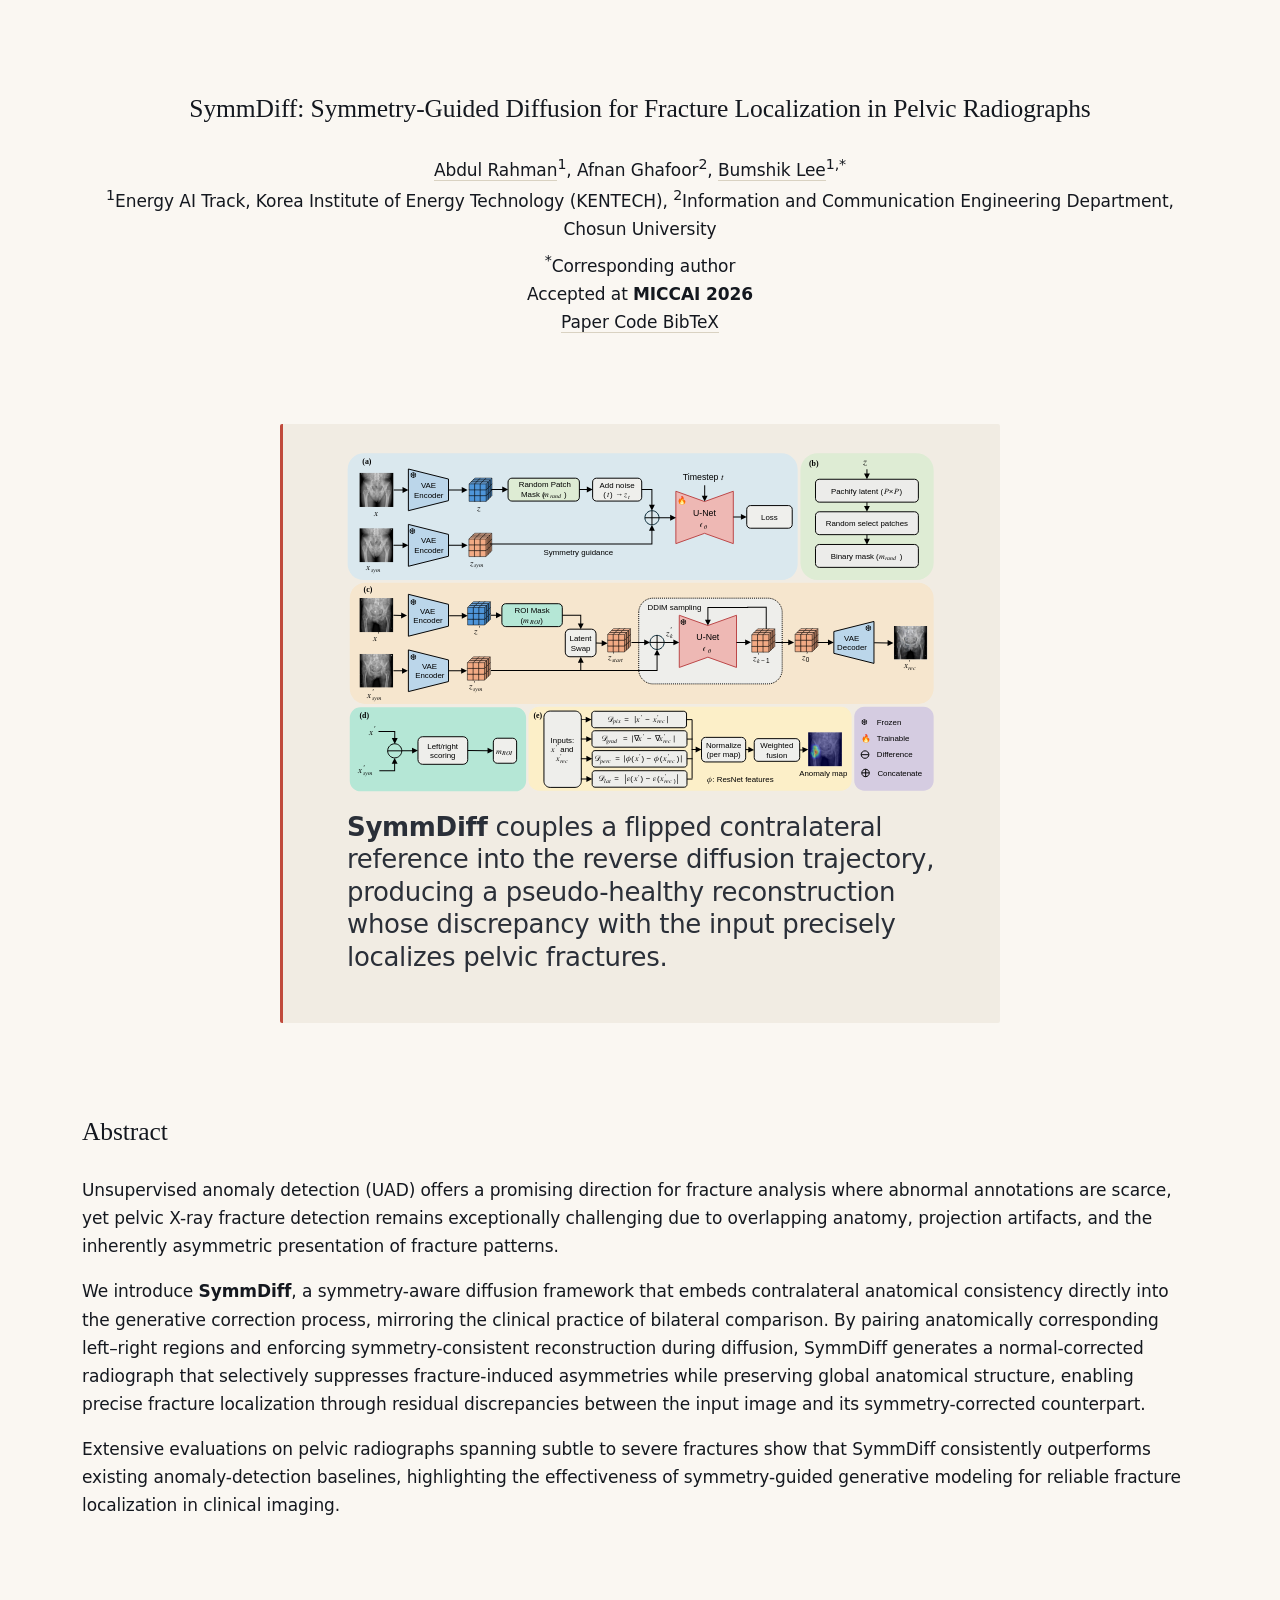
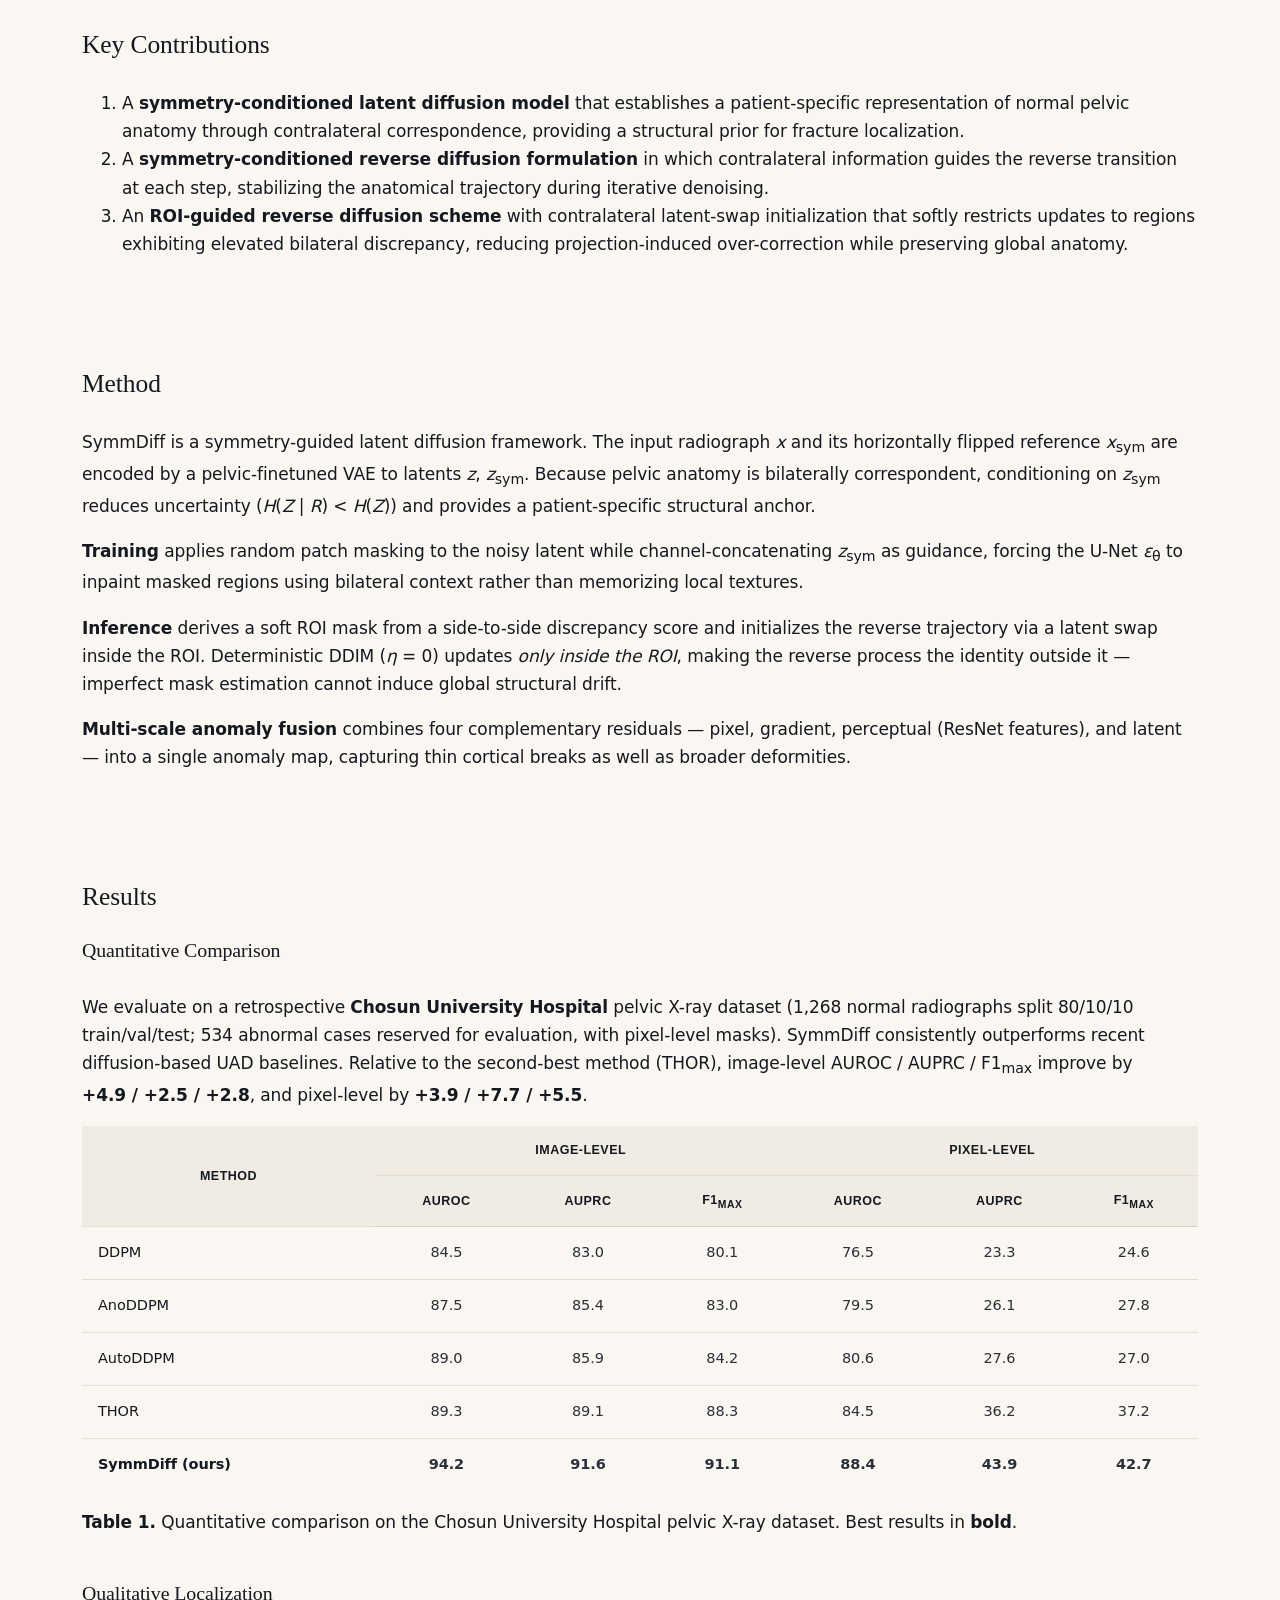
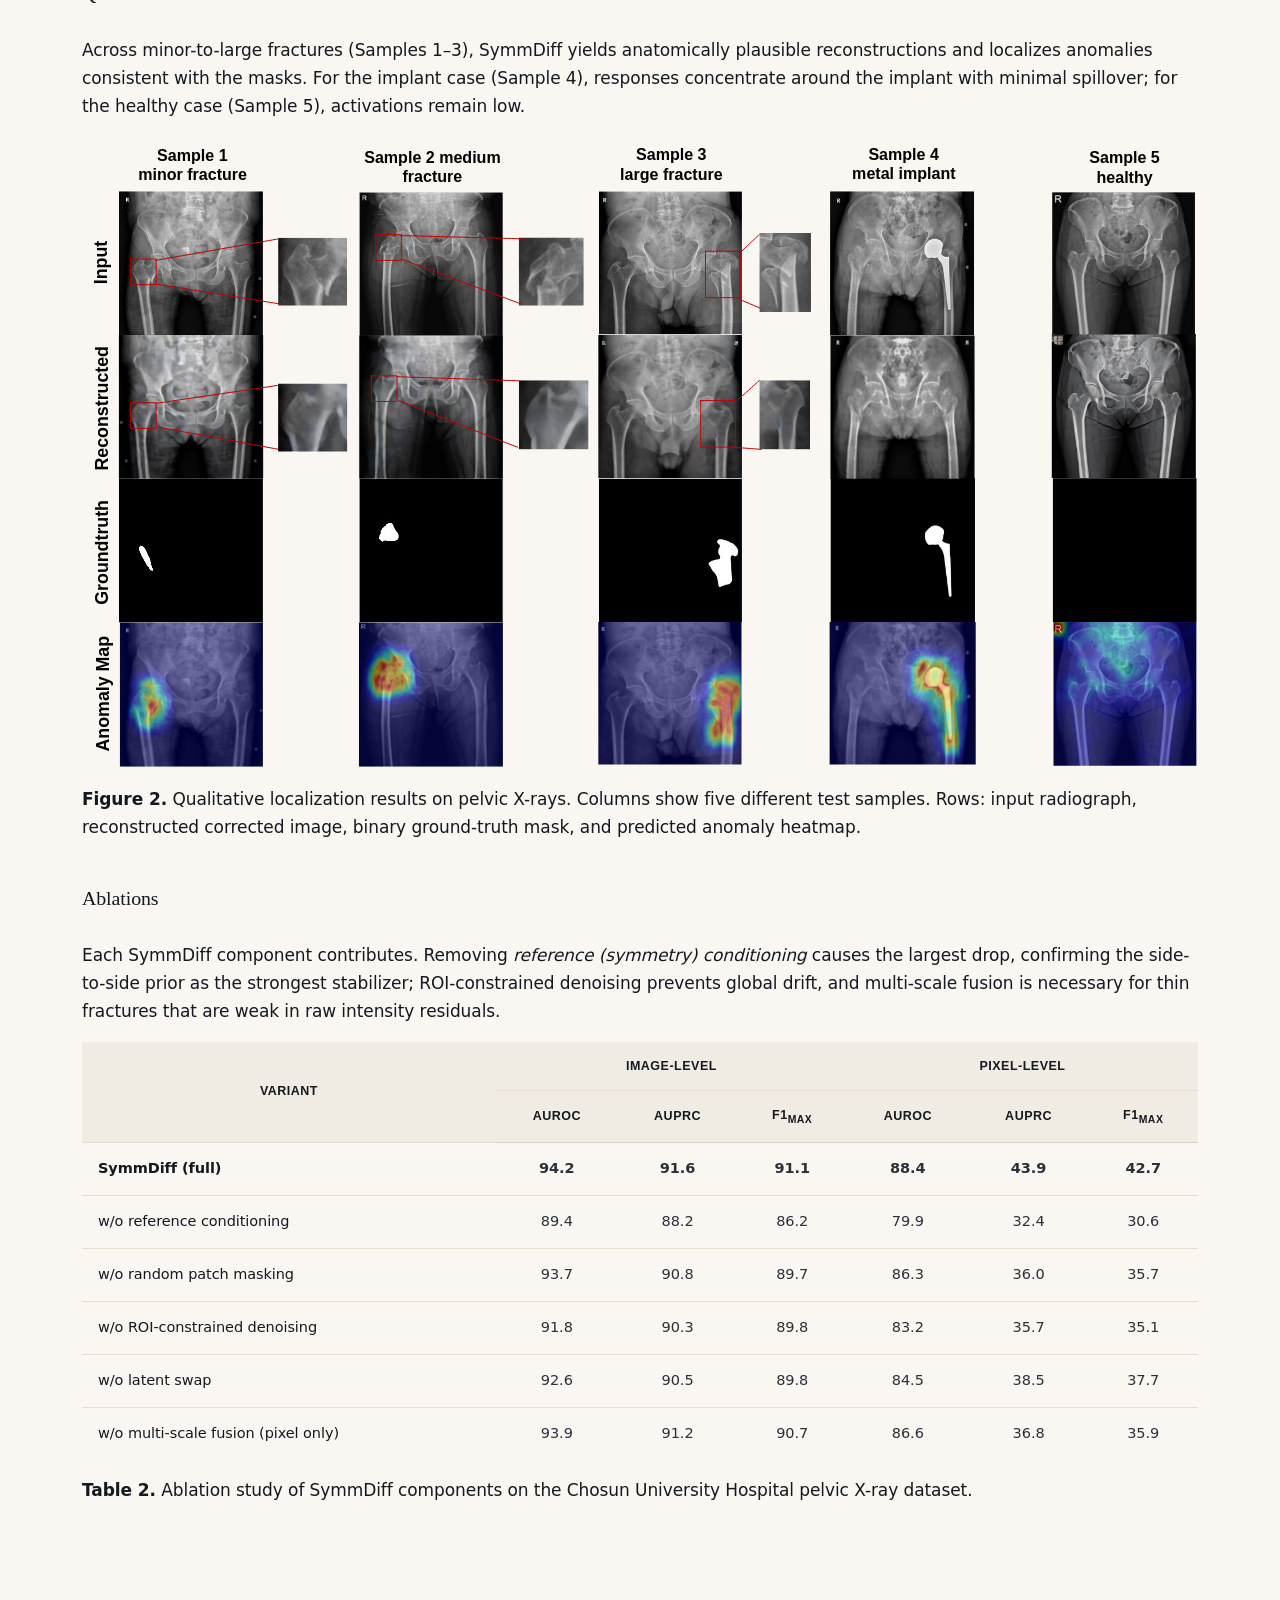
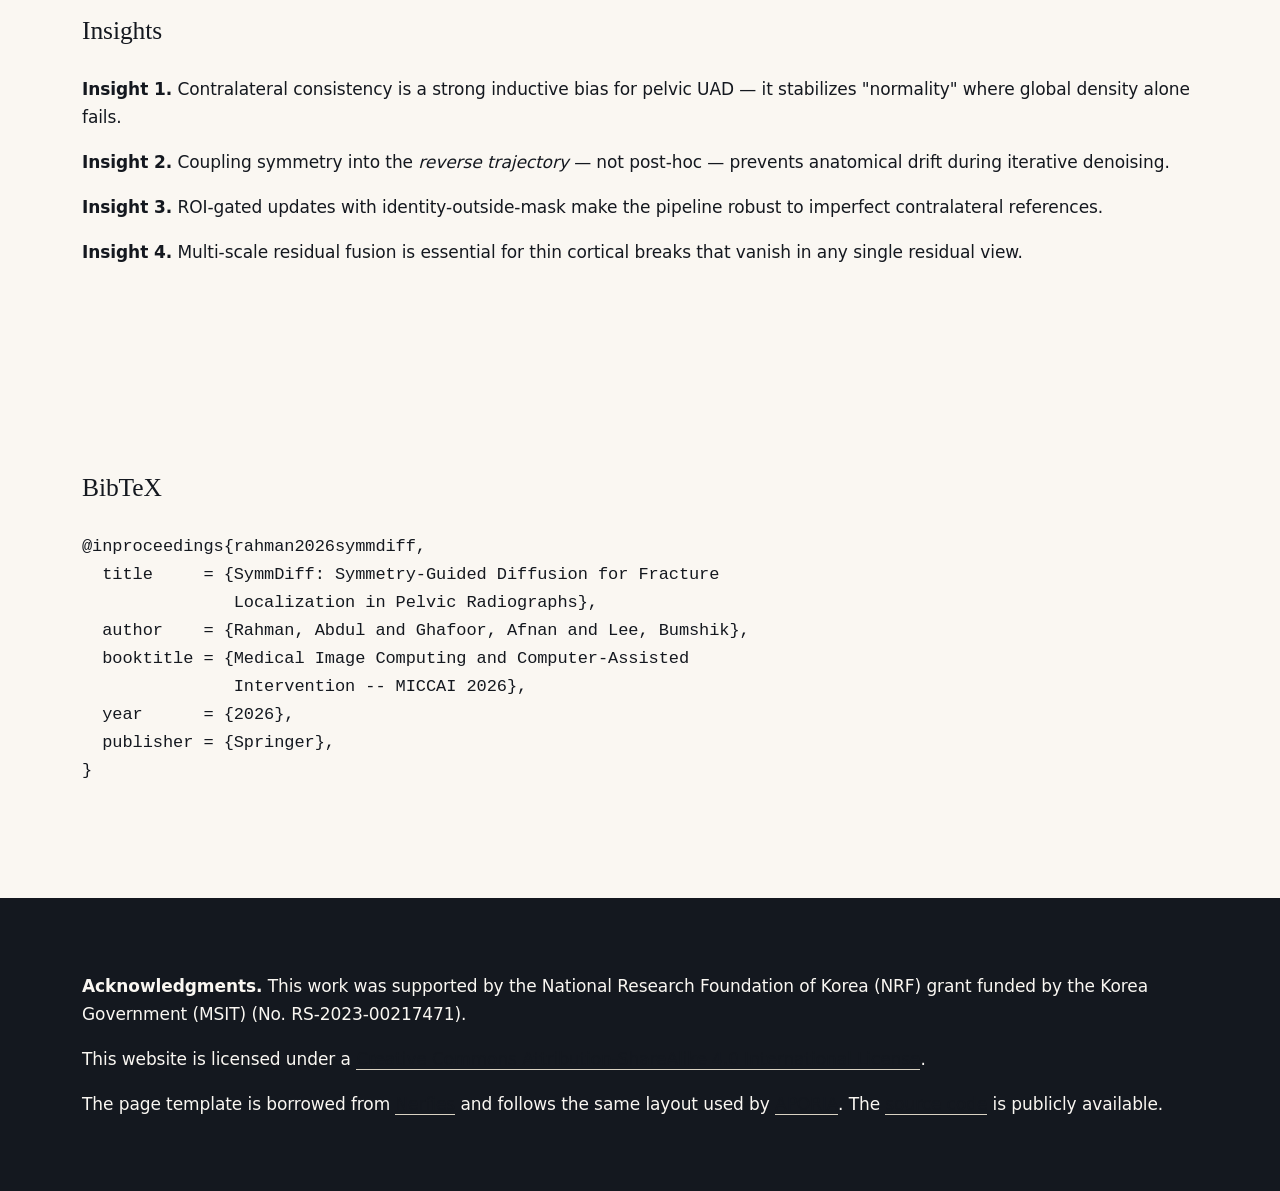
==== commit c8f19de1: "Update index.html" ====
--- a/docs/index.html
+++ b/docs/index.html
@@ -1,410 +1,429 @@
 <!DOCTYPE html>
-<html lang="en">
+<html>
 <head>
-  <meta charset="UTF-8" />
-  <meta name="viewport" content="width=device-width, initial-scale=1.0" />
-  <title>SymmDiff — Symmetry-Guided Diffusion for Fracture Localization in Pelvic Radiographs</title>
-
-  <!-- =====================================================================
-       META — replace once de-anonymized
-       ===================================================================== -->
-  <meta name="description" content="SymmDiff: a symmetry-aware latent diffusion framework for unsupervised pelvic fracture localization. Accepted at MICCAI 2026." />
-  <meta name="keywords" content="SymmDiff, MICCAI 2026, diffusion models, unsupervised anomaly detection, pelvic radiograph, fracture localization, contralateral symmetry" />
-  <meta name="author" content="Anonymous Authors" />
-
-  <!-- Open Graph -->
-  <meta property="og:title" content="SymmDiff: Symmetry-Guided Diffusion for Fracture Localization in Pelvic Radiographs" />
-  <meta property="og:description" content="A symmetry-aware diffusion framework that embeds contralateral anatomical consistency into the generative correction process for pelvic fracture localization. MICCAI 2026." />
-  <meta property="og:type" content="article" />
-
-  <meta name="twitter:card" content="summary_large_image" />
-  <meta name="twitter:title" content="SymmDiff — MICCAI 2026" />
-  <meta name="twitter:description" content="Symmetry-guided diffusion for pelvic fracture localization." />
-
-  <!-- Fonts -->
-  <link rel="preconnect" href="https://fonts.googleapis.com" />
-  <link rel="preconnect" href="https://fonts.gstatic.com" crossorigin />
-  <link href="https://fonts.googleapis.com/css2?family=Fraunces:ital,opsz,wght@0,9..144,300;0,9..144,400;0,9..144,500;0,9..144,600;0,9..144,700;1,9..144,400&family=Manrope:wght@300;400;500;600;700&family=JetBrains+Mono:wght@400;500&display=swap" rel="stylesheet" />
-
-  <link rel="stylesheet" href="static/css/index.css" />
+  <meta charset="utf-8">
+  <meta name="description"
+        content="SymmDiff: a symmetry-aware latent diffusion framework for unsupervised pelvic fracture localization. Accepted at MICCAI 2026.">
+  <meta name="keywords" content="SymmDiff, MICCAI 2026, diffusion models, unsupervised anomaly detection, pelvic radiograph, fracture localization, contralateral symmetry, KENTECH, Chosun University">
+  <meta name="author" content="Abdul Rahman, Afnan Ghafoor, Bumshik Lee">
+  <meta name="viewport" content="width=device-width, initial-scale=1">
+  <title>SymmDiff: Symmetry-Guided Diffusion for Fracture Localization in Pelvic Radiographs</title>
+
+  <!-- Open Graph / Twitter -->
+  <meta property="og:title" content="SymmDiff: Symmetry-Guided Diffusion for Fracture Localization in Pelvic Radiographs">
+  <meta property="og:description" content="A symmetry-aware diffusion framework that embeds contralateral anatomical consistency into the generative correction process for pelvic fracture localization. MICCAI 2026.">
+  <meta property="og:type" content="article">
+  <meta name="twitter:card" content="summary_large_image">
+
+  <!-- Fonts (load Google Fonts, gracefully fall back to system fonts) -->
+  <link href="https://fonts.googleapis.com/css?family=Google+Sans|Noto+Sans|Castoro"
+        rel="stylesheet">
+
+  <!-- Bulma + FontAwesome (vendored locally — no CDN dependency) -->
+  <link rel="stylesheet" href="./static/css/bulma.min.css">
+  <link rel="stylesheet" href="./static/css/fontawesome.all.min.css">
+
+  <link rel="stylesheet" href="./static/css/index.css">
 </head>
 
 <body>
-  <!-- Decorative vertical symmetry axis -->
-  <div class="symmetry-axis" aria-hidden="true"></div>
-
-  <!-- ======================================================================
-       HERO
-       ====================================================================== -->
-  <header class="hero">
-    <div class="container">
-      <div class="venue-badge">
-        <span class="venue-dot"></span>
-        <span>Accepted · MICCAI&nbsp;2026</span>
-      </div>
-
-      <h1 class="title">
-        <span class="title-mark">Symm<span class="mirror">Diff</span></span>
-        <span class="subtitle">Symmetry-Guided Diffusion for Fracture<br />Localization in Pelvic Radiographs</span>
-      </h1>
-
-      <!-- =================================================================
-           AUTHORS — fill in once de-anonymized
-           ================================================================= -->
-      <div class="authors">
-        <span class="author">Author&nbsp;One<sup>1</sup></span>
-        <span class="sep">·</span>
-        <span class="author">Author&nbsp;Two<sup>1</sup></span>
-        <span class="sep">·</span>
-        <span class="author">Author&nbsp;Three<sup>2</sup></span>
-        <span class="sep">·</span>
-        <span class="author">Author&nbsp;Four<sup>1,*</sup></span>
-      </div>
-
-      <div class="affiliations">
-        <span><sup>1</sup>Affiliation&nbsp;One, City, Country</span>
-        <span class="sep">·</span>
-        <span><sup>2</sup>Affiliation&nbsp;Two, City, Country</span>
-        <span class="sep">·</span>
-        <span><sup>*</sup>Corresponding author</span>
-      </div>
-
-      <!-- Action buttons -->
-      <nav class="actions" aria-label="Resources">
-        <a class="btn btn-primary" href="#" target="_blank" rel="noopener">
-          <svg viewBox="0 0 24 24" width="16" height="16" fill="none" stroke="currentColor" stroke-width="1.8"><path d="M14 2H6a2 2 0 0 0-2 2v16a2 2 0 0 0 2 2h12a2 2 0 0 0 2-2V8z"/><polyline points="14 2 14 8 20 8"/></svg>
-          <span>Paper</span>
-        </a>
-        <a class="btn" href="https://github.com/itsabdulrahman/symmdiff" target="_blank" rel="noopener">
-          <svg viewBox="0 0 24 24" width="16" height="16" fill="none" stroke="currentColor" stroke-width="1.8"><path d="M9 19c-5 1.5-5-2.5-7-3m14 6v-3.87a3.37 3.37 0 0 0-.94-2.61c3.14-.35 6.44-1.54 6.44-7A5.44 5.44 0 0 0 20 4.77 5.07 5.07 0 0 0 19.91 1S18.73.65 16 2.48a13.38 13.38 0 0 0-7 0C6.27.65 5.09 1 5.09 1A5.07 5.07 0 0 0 5 4.77a5.44 5.44 0 0 0-1.5 3.78c0 5.42 3.3 6.61 6.44 7A3.37 3.37 0 0 0 9 18.13V22"/></svg>
-          <span>Code</span>
-        </a>
-        <a class="btn" href="#" target="_blank" rel="noopener">
-          <svg viewBox="0 0 24 24" width="16" height="16" fill="none" stroke="currentColor" stroke-width="1.8"><ellipse cx="12" cy="5" rx="9" ry="3"/><path d="M3 5v14a9 3 0 0 0 18 0V5"/><path d="M3 12a9 3 0 0 0 18 0"/></svg>
-          <span>Dataset</span>
-          <span class="tag">soon</span>
-        </a>
-        <a class="btn" href="#bibtex">
-          <svg viewBox="0 0 24 24" width="16" height="16" fill="none" stroke="currentColor" stroke-width="1.8"><path d="M21 15v4a2 2 0 0 1-2 2H5a2 2 0 0 1-2-2v-4"/><polyline points="7 10 12 15 17 10"/><line x1="12" y1="15" x2="12" y2="3"/></svg>
-          <span>BibTeX</span>
-        </a>
-      </nav>
-
-      <!-- Teaser strip -->
-      <div class="teaser">
-        <p class="teaser-text">
-          A symmetry-aware diffusion framework that embeds <em>contralateral consistency</em> directly into the generative
-          correction process — mirroring the clinical practice of bilateral comparison to localize pelvic fractures
-          through input–reconstruction discrepancies.
-        </p>
-      </div>
-    </div>
-  </header>
-
-  <!-- ======================================================================
-       ABSTRACT
-       ====================================================================== -->
-  <section class="section" id="abstract">
-    <div class="container narrow">
-      <h2 class="section-title"><span class="num">01</span> Abstract</h2>
+
+<!-- ============================================================
+     HERO
+     ============================================================ -->
+<section class="hero">
+  <div class="hero-body">
+    <div class="container is-max-desktop">
+      <div class="columns is-centered">
+        <div class="column has-text-centered">
+          <h1 class="title is-1 publication-title">SymmDiff: Symmetry-Guided Diffusion for Fracture Localization in Pelvic Radiographs</h1>
+          <div class="is-size-5 publication-authors">
+            <span class="author-block">
+              <a href="https://github.com/itsabdulrahman" target="_blank">Abdul Rahman</a><sup>1</sup>,</span>
+            <span class="author-block">
+              Afnan Ghafoor<sup>2</sup>,</span>
+            <span class="author-block">
+              <a href="mailto:bslee@kentech.ac.kr">Bumshik Lee</a><sup>1,*</sup>
+            </span>
+          </div>
+
+          <div class="is-size-5 publication-authors">
+            <span class="author-block"><sup>1</sup>Energy AI Track, Korea Institute of Energy Technology (KENTECH),</span>
+            <span class="author-block"><sup>2</sup>Information and Communication Engineering Department, Chosun University</span>
+          </div>
+
+          <div class="is-size-6 publication-authors" style="margin-top: 0.4rem;">
+            <span class="author-block"><sup>*</sup>Corresponding author</span>
+          </div>
+
+          <div class="publication-venue">
+            Accepted at <strong>MICCAI&nbsp;2026</strong>
+          </div>
+
+          <div class="column has-text-centered">
+            <div class="publication-links">
+              <!-- Paper -->
+              <!-- TODO: replace href="#" with arXiv / Springer link once available -->
+              <span class="link-block">
+                <a href="#"
+                   class="external-link button is-normal is-rounded is-dark">
+                  <span class="icon"><i class="fas fa-file-pdf"></i></span>
+                  <span>Paper</span>
+                </a>
+              </span>
+              <!-- Code -->
+              <span class="link-block">
+                <a href="https://github.com/itsabdulrahman/symmdiff"
+                   class="external-link button is-normal is-rounded is-dark">
+                  <span class="icon"><i class="fab fa-github"></i></span>
+                  <span>Code</span>
+                </a>
+              </span>
+              <!-- BibTeX -->
+              <span class="link-block">
+                <a href="#BibTeX"
+                   class="external-link button is-normal is-rounded is-dark">
+                  <span class="icon"><i class="fas fa-quote-left"></i></span>
+                  <span>BibTeX</span>
+                </a>
+              </span>
+            </div>
+          </div>
+        </div>
+      </div>
+    </div>
+  </div>
+</section>
+
+<!-- ============================================================
+     TEASER FIGURE
+     ============================================================ -->
+<section class="hero teaser">
+  <div class="container is-max-desktop">
+    <div class="hero-body">
+      <img src="./static/figures/pipeline.svg" alt="SymmDiff pipeline overview"
+           style="width: 100%; height: auto; display: block;" />
+      <h2 class="subtitle has-text-centered" style="margin-top: 1.2rem;">
+        <strong>SymmDiff</strong> couples a flipped contralateral reference into the reverse
+        diffusion trajectory, producing a pseudo-healthy reconstruction whose discrepancy with
+        the input precisely localizes pelvic fractures.
+      </h2>
+    </div>
+  </div>
+</section>
+
+<!-- ============================================================
+     ABSTRACT
+     ============================================================ -->
+<section class="section">
+  <div class="container is-max-desktop">
+    <div class="columns is-centered has-text-centered">
+      <div class="column is-four-fifths">
+        <h2 class="title is-3">Abstract</h2>
+        <div class="content has-text-justified">
+          <p>
+            Unsupervised anomaly detection (UAD) offers a promising direction for fracture
+            analysis where abnormal annotations are scarce, yet pelvic X-ray fracture detection
+            remains exceptionally challenging due to overlapping anatomy, projection artifacts,
+            and the inherently asymmetric presentation of fracture patterns.
+          </p>
+          <p>
+            We introduce <strong>SymmDiff</strong>, a symmetry-aware diffusion framework that embeds
+            contralateral anatomical consistency directly into the generative correction process,
+            mirroring the clinical practice of bilateral comparison. By pairing anatomically
+            corresponding left–right regions and enforcing symmetry-consistent reconstruction
+            during diffusion, SymmDiff generates a normal-corrected radiograph that selectively
+            suppresses fracture-induced asymmetries while preserving global anatomical structure,
+            enabling precise fracture localization through residual discrepancies between the
+            input image and its symmetry-corrected counterpart.
+          </p>
+          <p>
+            Extensive evaluations on pelvic radiographs spanning subtle to severe fractures show
+            that SymmDiff consistently outperforms existing anomaly-detection baselines,
+            highlighting the effectiveness of symmetry-guided generative modeling for reliable
+            fracture localization in clinical imaging.
+          </p>
+        </div>
+      </div>
+    </div>
+  </div>
+</section>
+
+<!-- ============================================================
+     KEY CONTRIBUTIONS
+     ============================================================ -->
+<section class="section" style="padding-top: 0;">
+  <div class="container is-max-desktop">
+    <div class="columns is-centered has-text-centered">
+      <div class="column is-four-fifths">
+        <h2 class="title is-3">Key Contributions</h2>
+        <div class="content has-text-justified">
+          <ol>
+            <li>
+              A <strong>symmetry-conditioned latent diffusion model</strong> that establishes a
+              patient-specific representation of normal pelvic anatomy through contralateral
+              correspondence, providing a structural prior for fracture localization.
+            </li>
+            <li>
+              A <strong>symmetry-conditioned reverse diffusion formulation</strong> in which contralateral
+              information guides the reverse transition at each step, stabilizing the anatomical
+              trajectory during iterative denoising.
+            </li>
+            <li>
+              An <strong>ROI-guided reverse diffusion scheme</strong> with contralateral latent-swap
+              initialization that softly restricts updates to regions exhibiting elevated bilateral
+              discrepancy, reducing projection-induced over-correction while preserving global anatomy.
+            </li>
+          </ol>
+        </div>
+      </div>
+    </div>
+  </div>
+</section>
+
+<!-- ============================================================
+     METHOD
+     ============================================================ -->
+<section class="section" style="padding-top: 0;">
+  <div class="container is-max-desktop">
+    <h2 class="title is-3 has-text-centered">Method</h2>
+
+    <div class="columns is-centered has-text-centered">
+      <div class="column is-four-fifths">
+        <div class="content has-text-justified">
+          <p>
+            SymmDiff is a symmetry-guided latent diffusion framework. The input radiograph
+            <em>x</em> and its horizontally flipped reference <em>x</em><sub>sym</sub> are encoded
+            by a pelvic-finetuned VAE to latents <em>z</em>, <em>z</em><sub>sym</sub>.
+            Because pelvic anatomy is bilaterally correspondent, conditioning on
+            <em>z</em><sub>sym</sub> reduces uncertainty
+            (<em>H</em>(<em>Z</em>&nbsp;|&nbsp;<em>R</em>)&nbsp;&lt;&nbsp;<em>H</em>(<em>Z</em>))
+            and provides a patient-specific structural anchor.
+          </p>
+          <p>
+            <strong>Training</strong> applies random patch masking to the noisy latent while
+            channel-concatenating <em>z</em><sub>sym</sub> as guidance, forcing the U-Net
+            <em>ε</em><sub>θ</sub> to inpaint masked regions using bilateral context rather than
+            memorizing local textures.
+          </p>
+          <p>
+            <strong>Inference</strong> derives a soft ROI mask from a side-to-side discrepancy
+            score and initializes the reverse trajectory via a latent swap inside the ROI.
+            Deterministic DDIM (<em>η</em>&nbsp;=&nbsp;0) updates <em>only inside the ROI</em>,
+            making the reverse process the identity outside it — imperfect mask estimation
+            cannot induce global structural drift.
+          </p>
+          <p>
+            <strong>Multi-scale anomaly fusion</strong> combines four complementary residuals —
+            pixel, gradient, perceptual (ResNet features), and latent — into a single anomaly map,
+            capturing thin cortical breaks as well as broader deformities.
+          </p>
+        </div>
+      </div>
+    </div>
+  </div>
+</section>
+
+<!-- ============================================================
+     RESULTS
+     ============================================================ -->
+<section class="section" style="padding-top: 0;">
+  <div class="container is-max-desktop">
+    <h2 class="title is-3 has-text-centered">Results</h2>
+
+    <!-- Quantitative -->
+    <h3 class="title is-4">Quantitative Comparison</h3>
+    <div class="content has-text-justified">
       <p>
-        Unsupervised anomaly detection (UAD) offers a promising direction for fracture analysis where abnormal
-        annotations are scarce, yet pelvic X-ray fracture detection remains exceptionally challenging due to
-        overlapping anatomy, projection artifacts, and the inherently asymmetric presentation of fracture patterns.
+        We evaluate on a retrospective <strong>Chosun University Hospital</strong> pelvic
+        X-ray dataset (1,268 normal radiographs split 80/10/10 train/val/test; 534 abnormal
+        cases reserved for evaluation, with pixel-level masks). SymmDiff consistently
+        outperforms recent diffusion-based UAD baselines. Relative to the second-best method
+        (THOR), image-level AUROC&nbsp;/&nbsp;AUPRC&nbsp;/&nbsp;F1<sub>max</sub> improve by
+        <strong>+4.9&nbsp;/&nbsp;+2.5&nbsp;/&nbsp;+2.8</strong>, and pixel-level by
+        <strong>+3.9&nbsp;/&nbsp;+7.7&nbsp;/&nbsp;+5.5</strong>.
       </p>
+    </div>
+
+    <div class="table-container">
+      <table class="table is-bordered is-fullwidth is-hoverable has-text-centered results-table">
+        <thead>
+          <tr>
+            <th rowspan="2" class="has-text-left">Method</th>
+            <th colspan="3">Image-level</th>
+            <th colspan="3">Pixel-level</th>
+          </tr>
+          <tr>
+            <th>AUROC</th><th>AUPRC</th><th>F1<sub>max</sub></th>
+            <th>AUROC</th><th>AUPRC</th><th>F1<sub>max</sub></th>
+          </tr>
+        </thead>
+        <tbody>
+          <tr><td class="has-text-left">DDPM</td><td>84.5</td><td>83.0</td><td>80.1</td><td>76.5</td><td>23.3</td><td>24.6</td></tr>
+          <tr><td class="has-text-left">AnoDDPM</td><td>87.5</td><td>85.4</td><td>83.0</td><td>79.5</td><td>26.1</td><td>27.8</td></tr>
+          <tr><td class="has-text-left">AutoDDPM</td><td>89.0</td><td>85.9</td><td>84.2</td><td>80.6</td><td>27.6</td><td>27.0</td></tr>
+          <tr><td class="has-text-left">THOR</td><td>89.3</td><td>89.1</td><td>88.3</td><td>84.5</td><td>36.2</td><td>37.2</td></tr>
+          <tr class="best-row">
+            <td class="has-text-left"><strong>SymmDiff (ours)</strong></td>
+            <td><strong>94.2</strong></td><td><strong>91.6</strong></td><td><strong>91.1</strong></td>
+            <td><strong>88.4</strong></td><td><strong>43.9</strong></td><td><strong>42.7</strong></td>
+          </tr>
+        </tbody>
+      </table>
+    </div>
+
+    <p class="has-text-centered figcaption-text">
+      <strong>Table 1.</strong> Quantitative comparison on the Chosun University Hospital pelvic
+      X-ray dataset. Best results in <strong>bold</strong>.
+    </p>
+
+    <!-- Qualitative -->
+    <h3 class="title is-4" style="margin-top: 3rem;">Qualitative Localization</h3>
+    <div class="content has-text-justified">
       <p>
-        We introduce <strong>SymmDiff</strong>, a symmetry-aware diffusion framework that embeds contralateral anatomical
-        consistency directly into the generative correction process, mirroring the clinical practice of bilateral
-        comparison. By pairing anatomically corresponding left–right regions and enforcing symmetry-consistent
-        reconstruction during diffusion, SymmDiff generates a normal-corrected radiograph that selectively suppresses
-        fracture-induced asymmetries while preserving global anatomical structure, enabling precise fracture
-        localization through residual discrepancies between the input image and its symmetry-corrected counterpart.
+        Across minor-to-large fractures (Samples 1–3), SymmDiff yields anatomically plausible
+        reconstructions and localizes anomalies consistent with the masks. For the implant case
+        (Sample 4), responses concentrate around the implant with minimal spillover; for the
+        healthy case (Sample 5), activations remain low.
       </p>
+    </div>
+
+    <figure class="image" style="margin: 1rem 0;">
+      <img src="./static/figures/qualitative.svg" alt="Qualitative pelvic-radiograph localization results">
+    </figure>
+    <p class="has-text-centered figcaption-text">
+      <strong>Figure 2.</strong> Qualitative localization results on pelvic X-rays. Columns show
+      five different test samples. Rows: input radiograph, reconstructed corrected image, binary
+      ground-truth mask, and predicted anomaly heatmap.
+    </p>
+
+    <!-- Ablations -->
+    <h3 class="title is-4" style="margin-top: 3rem;">Ablations</h3>
+    <div class="content has-text-justified">
       <p>
-        Extensive evaluations on pelvic radiographs spanning subtle to severe fractures show that SymmDiff consistently
-        outperforms existing anomaly-detection baselines, highlighting the effectiveness of symmetry-guided generative
-        modeling for reliable fracture localization in clinical imaging.
+        Each SymmDiff component contributes. Removing <em>reference (symmetry) conditioning</em>
+        causes the largest drop, confirming the side-to-side prior as the strongest stabilizer;
+        ROI-constrained denoising prevents global drift, and multi-scale fusion is necessary for
+        thin fractures that are weak in raw intensity residuals.
       </p>
     </div>
-  </section>
-
-  <!-- ======================================================================
-       CONTRIBUTIONS
-       ====================================================================== -->
-  <section class="section section-alt" id="contributions">
-    <div class="container">
-      <h2 class="section-title"><span class="num">02</span> Key Contributions</h2>
-      <div class="contributions-grid">
-        <article class="contribution">
-          <div class="contribution-num">i.</div>
-          <h3>Symmetry-conditioned latent diffusion</h3>
-          <p>
-            A latent diffusion model that establishes a <strong>patient-specific representation of normal pelvic anatomy</strong>
-            through contralateral correspondence, providing a structural prior for fracture localization.
-          </p>
-        </article>
-        <article class="contribution">
-          <div class="contribution-num">ii.</div>
-          <h3>Reverse-process symmetry coupling</h3>
-          <p>
-            A symmetry-conditioned reverse diffusion formulation in which contralateral information guides the
-            <strong>reverse transition at every step</strong>, stabilizing the anatomical trajectory during iterative denoising.
-          </p>
-        </article>
-        <article class="contribution">
-          <div class="contribution-num">iii.</div>
-          <h3>ROI-guided reverse diffusion</h3>
-          <p>
-            A scheme with contralateral latent-swap initialization that softly restricts updates to regions of elevated
-            bilateral discrepancy, <strong>reducing projection-induced over-correction</strong> while preserving global anatomy.
-          </p>
-        </article>
-      </div>
-    </div>
-  </section>
-
-  <!-- ======================================================================
-       METHOD
-       ====================================================================== -->
-  <section class="section" id="method">
-    <div class="container">
-      <h2 class="section-title"><span class="num">03</span> Method</h2>
-
-      <div class="method-intro narrow">
-        <p>
-          SymmDiff couples a flipped contralateral reference into the denoising trajectory of a latent diffusion model.
-          Training enforces symmetry-consistent reconstruction under random patch masking; inference performs
-          <strong>ROI-targeted correction</strong> initialized by a latent swap, followed by deterministic DDIM sampling.
-          A multi-scale discrepancy fusion turns the input–reconstruction gap into a localized anomaly map.
-        </p>
-      </div>
-
-      <figure class="figure figure-wide">
-        <img src="static/figures/pipeline.svg" alt="SymmDiff pipeline: training with symmetry guidance, ROI mask generation, ROI-targeted DDIM inference, left/right scoring, and multi-scale anomaly fusion." />
-        <figcaption>
-          <strong>Figure 1.</strong> Overview of SymmDiff. <em>(a)</em> Training with an input <em>x</em> and its flipped
-          counterpart <em>x</em><sub>sym</sub>; <em>(b)</em> random patch mask generation;
-          <em>(c)</em> inference pipeline with latent swap and ROI-constrained DDIM denoising;
-          <em>(d)</em> left/right ROI scoring; <em>(e)</em> anomaly map produced by fusing pixel, gradient, perceptual, and latent residuals.
-        </figcaption>
-      </figure>
-
-      <div class="method-steps">
-        <div class="step">
-          <div class="step-mark">01</div>
-          <h4>Latent space &amp; symmetry mapping</h4>
-          <p>
-            Input <em>x</em> and its flipped reference <em>x</em><sub>sym</sub>=𝒯(<em>x</em>) are encoded by a pelvic-finetuned
-            VAE to latents <em>z</em>, <em>z</em><sub>sym</sub>. Conditioning on the contralateral latent reduces uncertainty,
-            i.e. <em>H</em>(<em>Z</em>∣<em>R</em>) &lt; <em>H</em>(<em>Z</em>), giving the generator a patient-specific structural anchor.
-          </p>
-        </div>
-        <div class="step">
-          <div class="step-mark">02</div>
-          <h4>Symmetry-constrained training</h4>
-          <p>
-            A conditional U-Net <em>ε</em><sub>θ</sub> predicts noise on patch-masked latents while attending to <em>z</em><sub>sym</sub>
-            via channel concatenation, forcing the network to inpaint masked regions using bilateral context rather than
-            memorizing local textures.
-          </p>
-        </div>
-        <div class="step">
-          <div class="step-mark">03</div>
-          <h4>ROI-targeted reconstruction</h4>
-          <p>
-            At test time, a soft ROI mask derived from left–right discrepancy gates the reverse trajectory. A latent
-            swap inside the ROI biases the trajectory toward the symmetry-consistent manifold, and DDIM denoising
-            updates <strong>only inside the ROI</strong>, preserving global anatomy.
-          </p>
-        </div>
-        <div class="step">
-          <div class="step-mark">04</div>
-          <h4>Multi-scale anomaly fusion</h4>
-          <p>
-            Four complementary residuals — pixel, gradient, perceptual, and latent — are normalized and fused into a
-            single anomaly map, capturing thin cortical breaks as well as broader deformities.
-          </p>
-        </div>
-      </div>
-    </div>
-  </section>
-
-  <!-- ======================================================================
-       RESULTS
-       ====================================================================== -->
-  <section class="section section-alt" id="results">
-    <div class="container">
-      <h2 class="section-title"><span class="num">04</span> Results</h2>
-
-      <h3 class="subhead">Quantitative comparison</h3>
-      <p class="narrow-text">
-        SymmDiff consistently outperforms recent diffusion-based UAD baselines on the pelvic X-ray benchmark at both
-        image and pixel levels. Relative to the second-best method (THOR), image-level AUROC / AUPRC / F1<sub>max</sub>
-        improve by <strong>+4.9 / +2.5 / +2.8</strong>, and pixel-level by <strong>+3.9 / +7.7 / +5.5</strong>.
-      </p>
-
-      <div class="table-wrap">
-        <table class="results-table">
-          <thead>
-            <tr>
-              <th rowspan="2">Method</th>
-              <th colspan="3">Image-level</th>
-              <th colspan="3">Pixel-level</th>
-            </tr>
-            <tr>
-              <th>AUROC</th><th>AUPRC</th><th>F1<sub>max</sub></th>
-              <th>AUROC</th><th>AUPRC</th><th>F1<sub>max</sub></th>
-            </tr>
-          </thead>
-          <tbody>
-            <tr><td>DDPM <span class="ref">[11]</span></td><td>84.5</td><td>83.0</td><td>80.1</td><td>76.5</td><td>23.3</td><td>24.6</td></tr>
-            <tr><td>AnoDDPM <span class="ref">[7]</span></td><td>87.5</td><td>85.4</td><td>83.0</td><td>79.5</td><td>26.1</td><td>27.8</td></tr>
-            <tr><td>AutoDDPM <span class="ref">[18]</span></td><td>89.0</td><td>85.9</td><td>84.2</td><td>80.6</td><td>27.6</td><td>27.0</td></tr>
-            <tr><td>THOR <span class="ref">[5]</span></td><td>89.3</td><td>89.1</td><td>88.3</td><td>84.5</td><td>36.2</td><td>37.2</td></tr>
-            <tr class="best">
-              <td><strong>SymmDiff</strong> (ours)</td>
-              <td><strong>94.2</strong></td><td><strong>91.6</strong></td><td><strong>91.1</strong></td>
-              <td><strong>88.4</strong></td><td><strong>43.9</strong></td><td><strong>42.7</strong></td>
-            </tr>
-          </tbody>
-        </table>
-      </div>
-
-      <h3 class="subhead">Qualitative localization</h3>
-      <p class="narrow-text">
-        Across minor-to-large fractures, SymmDiff produces anatomically plausible reconstructions and tightly
-        localized anomaly maps. For an implant case, activation concentrates around the implant with minimal spillover;
-        for a healthy case, activations remain low.
-      </p>
-
-      <figure class="figure figure-wide">
-        <img src="static/figures/qualitative.svg" alt="Qualitative pelvic-radiograph results: input, reconstructed image, ground-truth mask, and predicted anomaly heatmap for minor, medium, large fractures, an implant case, and a healthy case." />
-        <figcaption>
-          <strong>Figure 2.</strong> Five test samples (columns). Rows: input radiograph, SymmDiff reconstruction,
-          binary ground-truth mask, predicted anomaly heatmap.
-        </figcaption>
-      </figure>
-
-      <h3 class="subhead">Ablations</h3>
-      <p class="narrow-text">
-        Every component contributes. <em>Removing symmetry conditioning</em> causes the largest drop, confirming the
-        side-to-side prior as the strongest stabilizer; ROI-constrained denoising prevents global drift, and multi-scale
-        fusion is necessary for thin fractures that are weak in raw intensity residuals.
-      </p>
-
-      <div class="table-wrap">
-        <table class="results-table">
-          <thead>
-            <tr>
-              <th rowspan="2">Variant</th>
-              <th colspan="3">Image-level</th>
-              <th colspan="3">Pixel-level</th>
-            </tr>
-            <tr>
-              <th>AUROC</th><th>AUPRC</th><th>F1<sub>max</sub></th>
-              <th>AUROC</th><th>AUPRC</th><th>F1<sub>max</sub></th>
-            </tr>
-          </thead>
-          <tbody>
-            <tr class="best">
-              <td><strong>SymmDiff</strong> (full)</td>
-              <td><strong>94.2</strong></td><td><strong>91.6</strong></td><td><strong>91.1</strong></td>
-              <td><strong>88.4</strong></td><td><strong>43.9</strong></td><td><strong>42.7</strong></td>
-            </tr>
-            <tr><td>w/o reference conditioning</td><td>89.4</td><td>88.2</td><td>86.2</td><td>79.9</td><td>32.4</td><td>30.6</td></tr>
-            <tr><td>w/o random patch masking</td><td>93.7</td><td>90.8</td><td>89.7</td><td>86.3</td><td>36.0</td><td>35.7</td></tr>
-            <tr><td>w/o ROI-constrained denoising</td><td>91.8</td><td>90.3</td><td>89.8</td><td>83.2</td><td>35.7</td><td>35.1</td></tr>
-            <tr><td>w/o latent swap</td><td>92.6</td><td>90.5</td><td>89.8</td><td>84.5</td><td>38.5</td><td>37.7</td></tr>
-            <tr><td>w/o multi-scale fusion (pixel only)</td><td>93.9</td><td>91.2</td><td>90.7</td><td>86.6</td><td>36.8</td><td>35.9</td></tr>
-          </tbody>
-        </table>
-      </div>
-    </div>
-  </section>
-
-  <!-- ======================================================================
-       TAKEAWAYS
-       ====================================================================== -->
-  <section class="section" id="takeaways">
-    <div class="container">
-      <h2 class="section-title"><span class="num">05</span> Takeaways</h2>
-      <div class="takeaways">
-        <div class="takeaway">
-          <span class="t-num">01</span>
-          <p>Contralateral consistency is a strong inductive bias for pelvic UAD — it stabilizes “normality” where global density alone fails.</p>
-        </div>
-        <div class="takeaway">
-          <span class="t-num">02</span>
-          <p>Coupling symmetry into the <em>reverse trajectory</em> — not post-hoc — prevents anatomical drift during iterative denoising.</p>
-        </div>
-        <div class="takeaway">
-          <span class="t-num">03</span>
-          <p>ROI-gated, identity-outside-mask updates make the pipeline robust to imperfect contralateral references.</p>
-        </div>
-        <div class="takeaway">
-          <span class="t-num">04</span>
-          <p>Multi-scale residual fusion is essential for thin cortical breaks that vanish in any single residual view.</p>
-        </div>
-      </div>
-    </div>
-  </section>
-
-  <!-- ======================================================================
-       BIBTEX
-       ====================================================================== -->
-  <section class="section section-alt" id="bibtex">
-    <div class="container narrow">
-      <h2 class="section-title"><span class="num">06</span> Citation</h2>
-      <p>If you find SymmDiff useful in your research, please consider citing:</p>
-      <div class="bibtex-wrap">
-        <button class="copy-btn" data-copy-target="bibtex-block" aria-label="Copy BibTeX">
-          <svg viewBox="0 0 24 24" width="14" height="14" fill="none" stroke="currentColor" stroke-width="1.8"><rect x="9" y="9" width="13" height="13" rx="2"/><path d="M5 15H4a2 2 0 0 1-2-2V4a2 2 0 0 1 2-2h9a2 2 0 0 1 2 2v1"/></svg>
-          <span>Copy</span>
-        </button>
-<pre id="bibtex-block"><code>@inproceedings{anon2026symmdiff,
+
+    <div class="table-container">
+      <table class="table is-bordered is-fullwidth is-hoverable has-text-centered results-table">
+        <thead>
+          <tr>
+            <th rowspan="2" class="has-text-left">Variant</th>
+            <th colspan="3">Image-level</th>
+            <th colspan="3">Pixel-level</th>
+          </tr>
+          <tr>
+            <th>AUROC</th><th>AUPRC</th><th>F1<sub>max</sub></th>
+            <th>AUROC</th><th>AUPRC</th><th>F1<sub>max</sub></th>
+          </tr>
+        </thead>
+        <tbody>
+          <tr class="best-row">
+            <td class="has-text-left"><strong>SymmDiff (full)</strong></td>
+            <td><strong>94.2</strong></td><td><strong>91.6</strong></td><td><strong>91.1</strong></td>
+            <td><strong>88.4</strong></td><td><strong>43.9</strong></td><td><strong>42.7</strong></td>
+          </tr>
+          <tr><td class="has-text-left">w/o reference conditioning</td><td>89.4</td><td>88.2</td><td>86.2</td><td>79.9</td><td>32.4</td><td>30.6</td></tr>
+          <tr><td class="has-text-left">w/o random patch masking</td><td>93.7</td><td>90.8</td><td>89.7</td><td>86.3</td><td>36.0</td><td>35.7</td></tr>
+          <tr><td class="has-text-left">w/o ROI-constrained denoising</td><td>91.8</td><td>90.3</td><td>89.8</td><td>83.2</td><td>35.7</td><td>35.1</td></tr>
+          <tr><td class="has-text-left">w/o latent swap</td><td>92.6</td><td>90.5</td><td>89.8</td><td>84.5</td><td>38.5</td><td>37.7</td></tr>
+          <tr><td class="has-text-left">w/o multi-scale fusion (pixel only)</td><td>93.9</td><td>91.2</td><td>90.7</td><td>86.6</td><td>36.8</td><td>35.9</td></tr>
+        </tbody>
+      </table>
+    </div>
+
+    <p class="has-text-centered figcaption-text">
+      <strong>Table 2.</strong> Ablation study of SymmDiff components on the Chosun University
+      Hospital pelvic X-ray dataset.
+    </p>
+  </div>
+</section>
+
+<!-- ============================================================
+     INSIGHTS / TAKEAWAYS
+     ============================================================ -->
+<section class="section" style="padding-top: 0;">
+  <div class="container is-max-desktop">
+    <div class="columns is-centered has-text-centered">
+      <div class="column is-four-fifths">
+        <h2 class="title is-3">Insights</h2>
+
+        <div class="content has-text-justified">
+          <p>
+            <strong>Insight 1.</strong> Contralateral consistency is a strong inductive bias for
+            pelvic UAD — it stabilizes "normality" where global density alone fails.
+          </p>
+          <p>
+            <strong>Insight 2.</strong> Coupling symmetry into the <em>reverse trajectory</em> —
+            not post-hoc — prevents anatomical drift during iterative denoising.
+          </p>
+          <p>
+            <strong>Insight 3.</strong> ROI-gated updates with identity-outside-mask make the
+            pipeline robust to imperfect contralateral references.
+          </p>
+          <p>
+            <strong>Insight 4.</strong> Multi-scale residual fusion is essential for thin cortical
+            breaks that vanish in any single residual view.
+          </p>
+        </div>
+      </div>
+    </div>
+  </div>
+</section>
+
+<!-- ============================================================
+     BIBTEX
+     ============================================================ -->
+<section class="section" id="BibTeX">
+  <div class="container is-max-desktop content">
+    <h2 class="title">BibTeX</h2>
+    <pre><code>@inproceedings{rahman2026symmdiff,
   title     = {SymmDiff: Symmetry-Guided Diffusion for Fracture
                Localization in Pelvic Radiographs},
-  author    = {Author One and Author Two and Author Three and Author Four},
+  author    = {Rahman, Abdul and Ghafoor, Afnan and Lee, Bumshik},
   booktitle = {Medical Image Computing and Computer-Assisted
                Intervention -- MICCAI 2026},
   year      = {2026},
   publisher = {Springer},
 }</code></pre>
-      </div>
-      <p class="note">
-        <em>Note:</em> author names, affiliations, paper / code / dataset URLs will be updated upon de-anonymization
-        and final publication.
-      </p>
-    </div>
-  </section>
-
-  <!-- ======================================================================
-       FOOTER
-       ====================================================================== -->
-  <footer class="footer">
-    <div class="container">
-      <div class="footer-row">
-        <div class="footer-left">
-          <div class="footer-title">SymmDiff</div>
-          <div class="footer-sub">Symmetry-Guided Diffusion · MICCAI 2026</div>
-        </div>
-        <div class="footer-right">
-          <p>
-            Page template adapted from
-            <a href="https://nerfies.github.io/" target="_blank" rel="noopener">Nerfies</a>
-            and inspired by
-            <a href="https://eonofri04.github.io/APORIA/" target="_blank" rel="noopener">APORIA</a>.
-            Source available on
-            <a href="https://github.com/itsabdulrahman/symmdiff" target="_blank" rel="noopener">GitHub</a>.
-          </p>
-          <p class="cc">Content released under
-            <a href="https://creativecommons.org/licenses/by-sa/4.0/" target="_blank" rel="noopener">CC&nbsp;BY-SA&nbsp;4.0</a>.
-          </p>
-        </div>
-      </div>
-    </div>
-  </footer>
-
-  <script src="static/js/index.js"></script>
+  </div>
+</section>
+
+<!-- ============================================================
+     FOOTER
+     ============================================================ -->
+<footer class="footer">
+  <div class="container">
+    <div class="content has-text-centered">
+      <a class="icon-link" href="https://github.com/itsabdulrahman/symmdiff" target="_blank">
+        <i class="fab fa-github"></i>
+      </a>
+    </div>
+    <div class="columns is-centered">
+      <div class="column is-8">
+        <div class="content">
+          <p><strong>Acknowledgments.</strong> This work was supported by the National Research Foundation of Korea (NRF) grant funded by the Korea Government (MSIT) (No.&nbsp;RS-2023-00217471).</p>
+          <p>
+            This website is licensed under a
+            <a rel="license" href="http://creativecommons.org/licenses/by-sa/4.0/">Creative Commons
+            Attribution-ShareAlike 4.0 International License</a>.
+          </p>
+          <p>
+            The page template is borrowed from
+            <a href="https://nerfies.github.io/">Nerfies</a> and follows the same layout used by
+            <a href="https://eonofri04.github.io/APORIA/">APORIA</a>.
+            The <a href="https://github.com/itsabdulrahman/symmdiff">source code</a> is publicly
+            available.
+          </p>
+        </div>
+      </div>
+    </div>
+  </div>
+</footer>
+
 </body>
 </html>
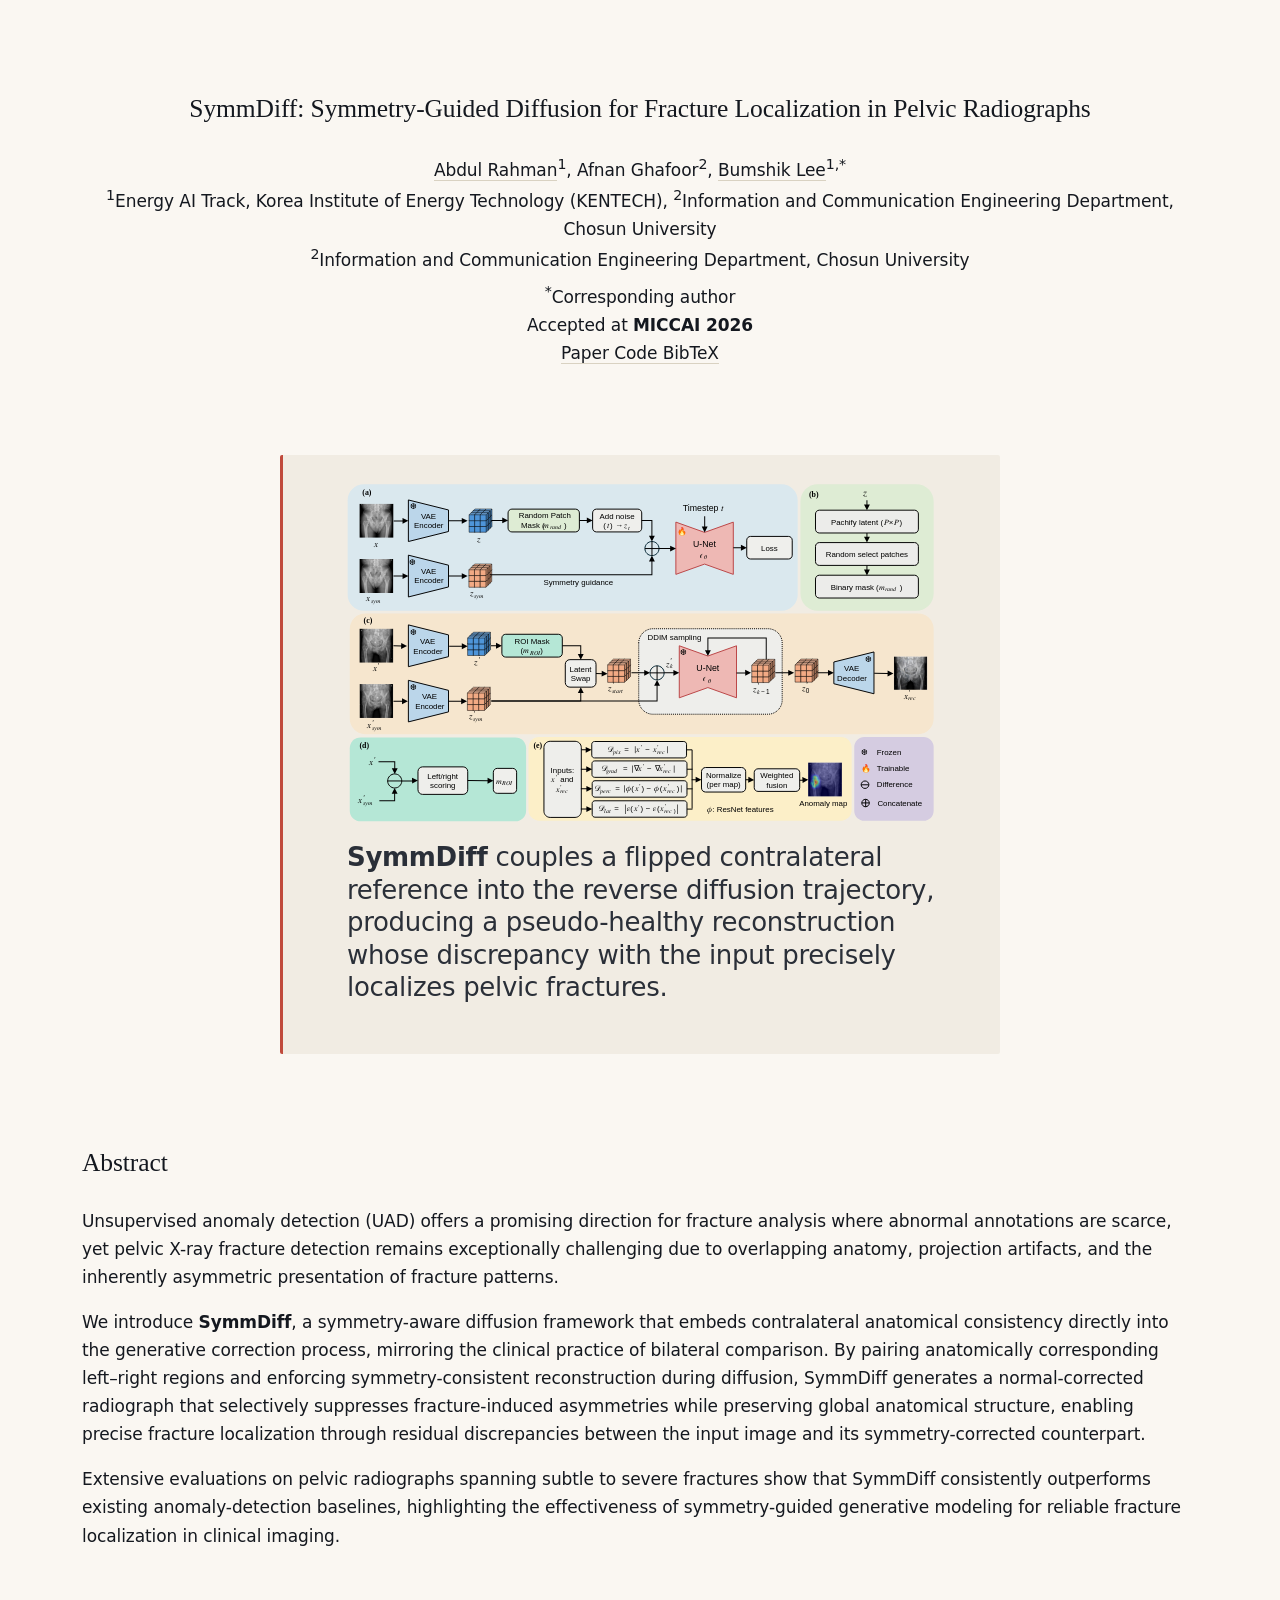
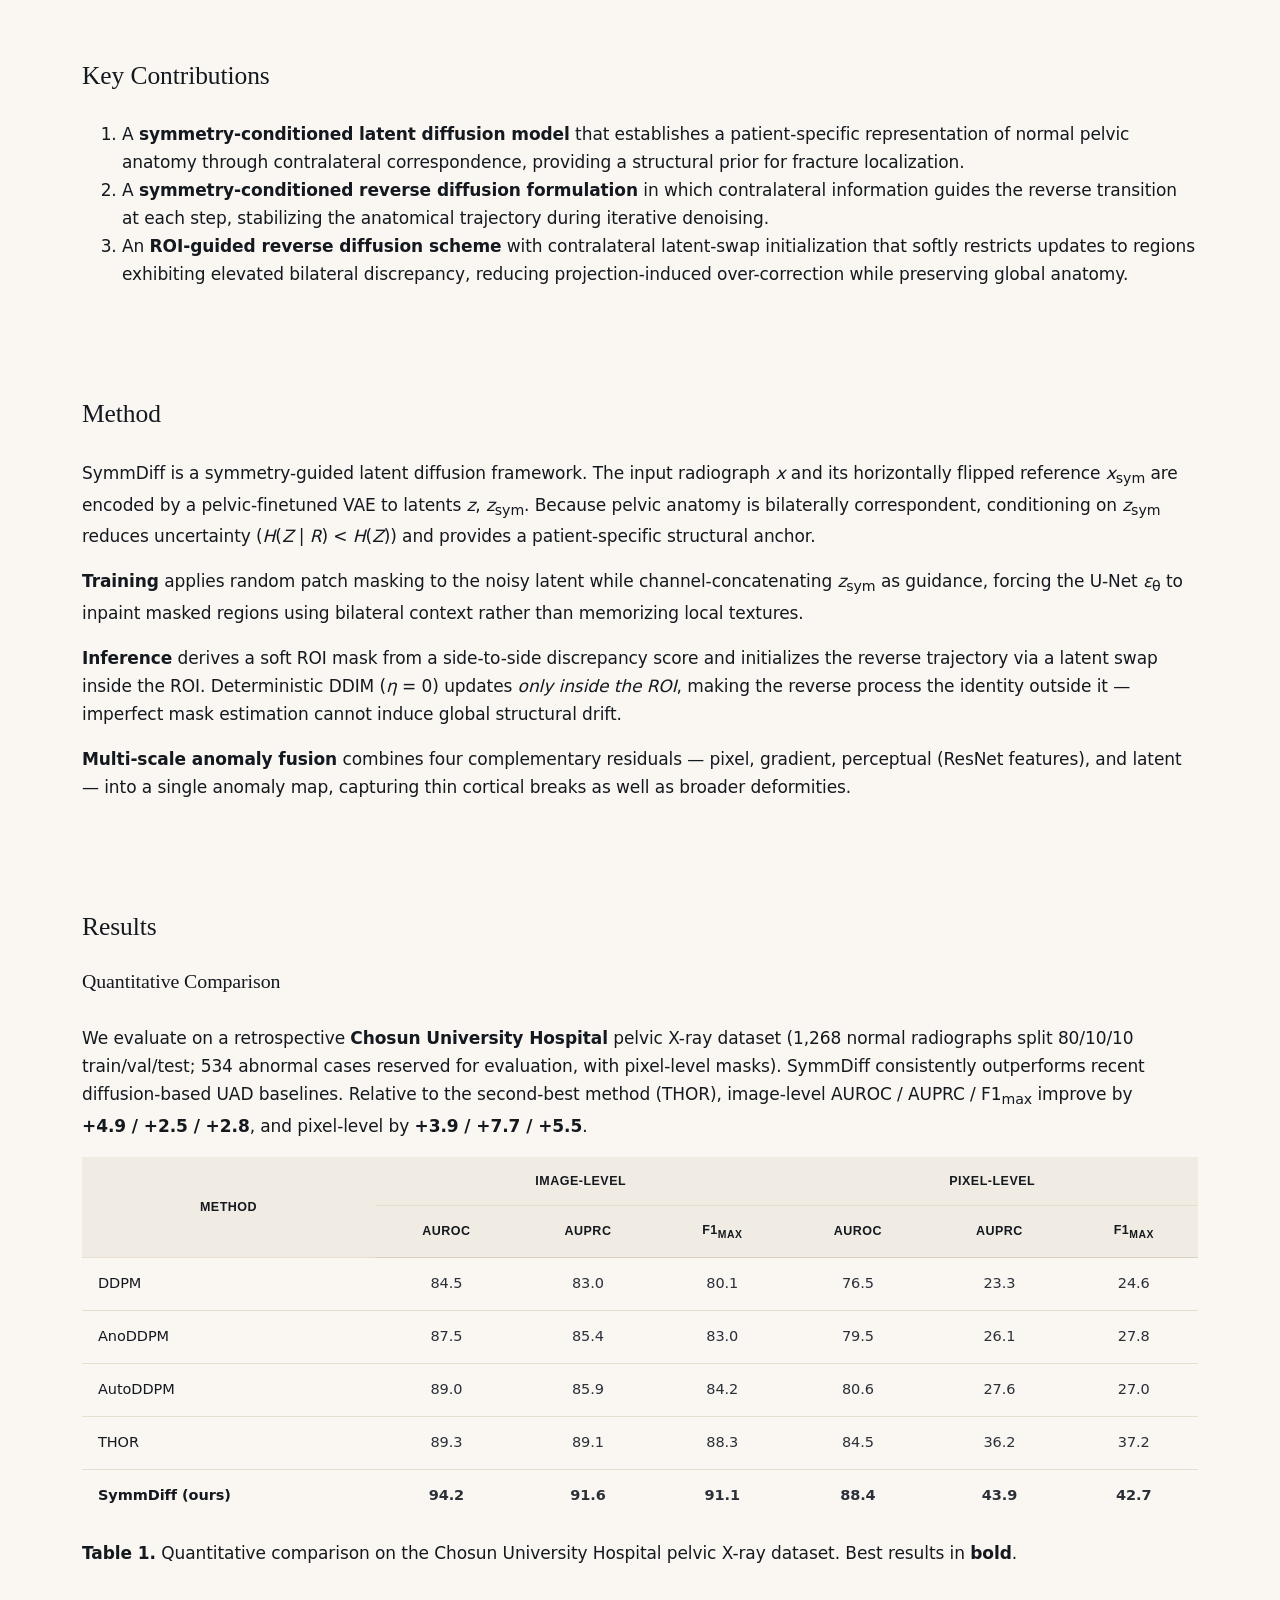
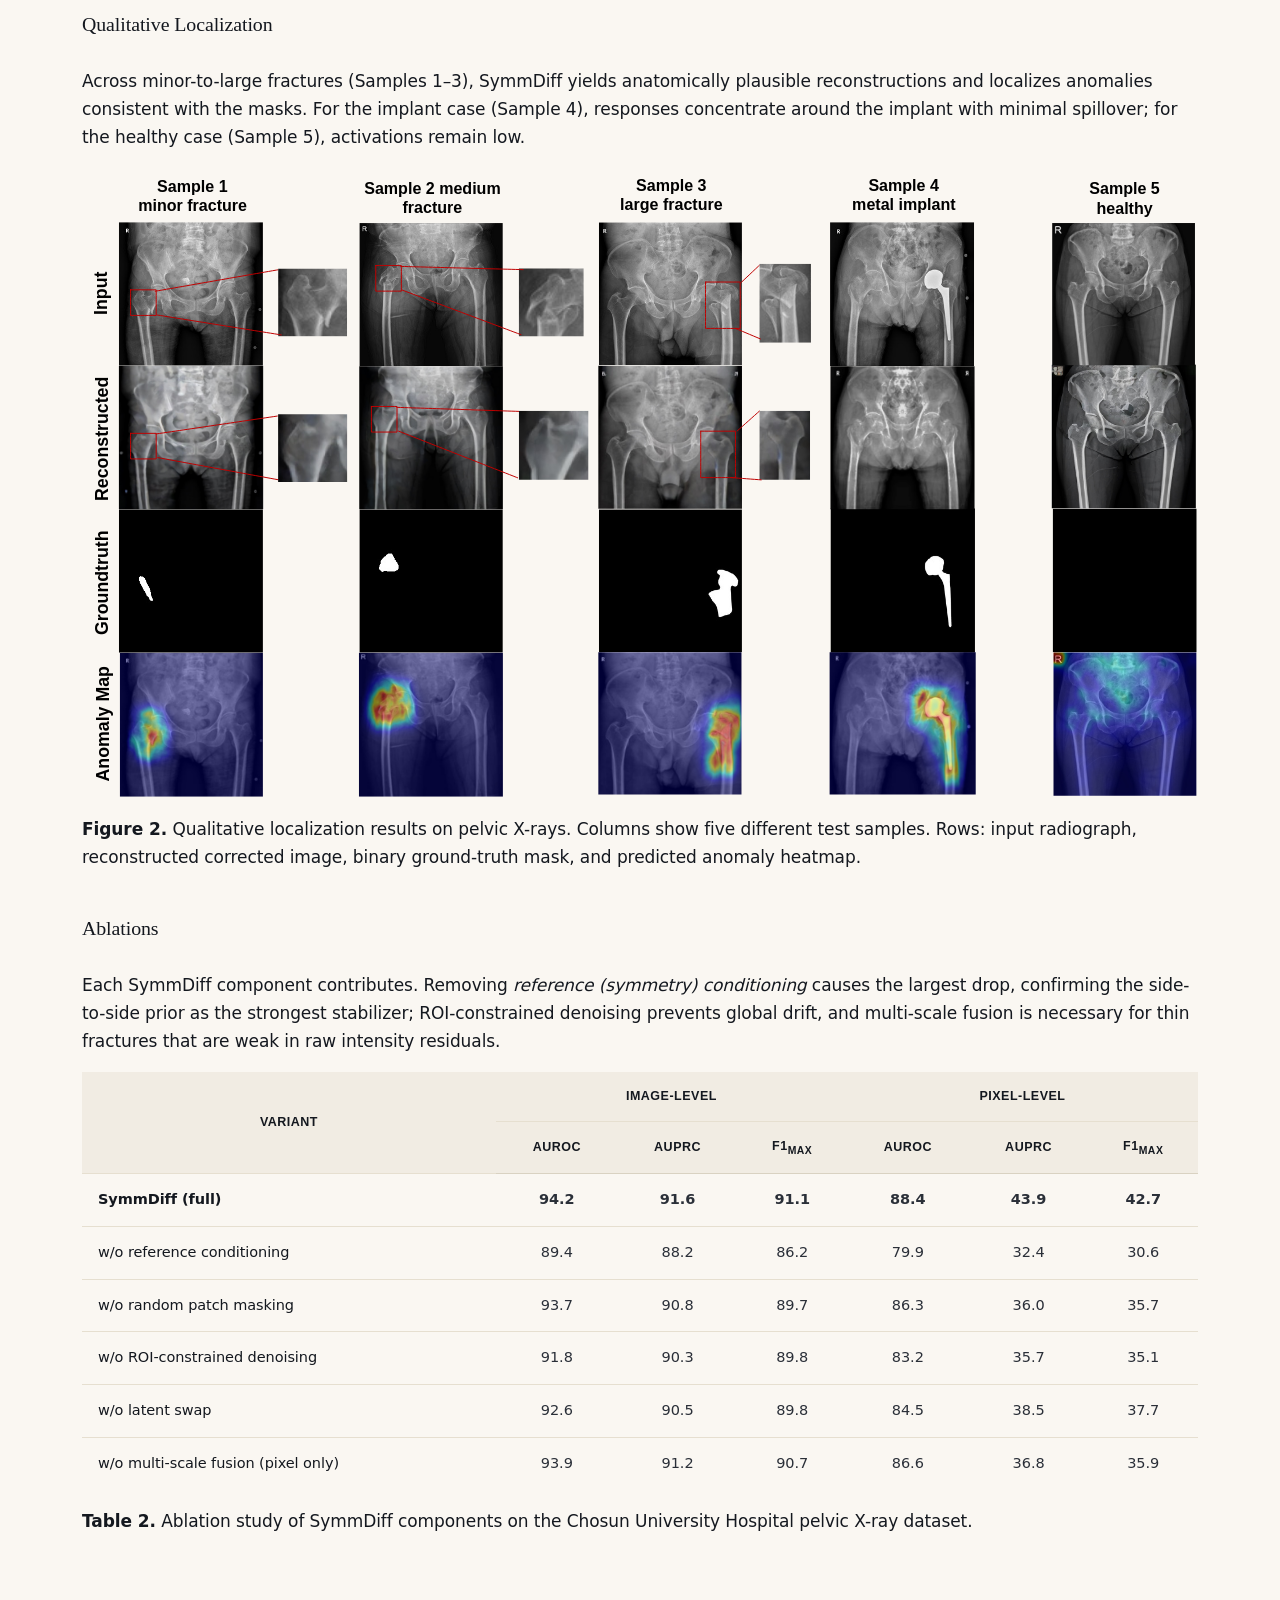
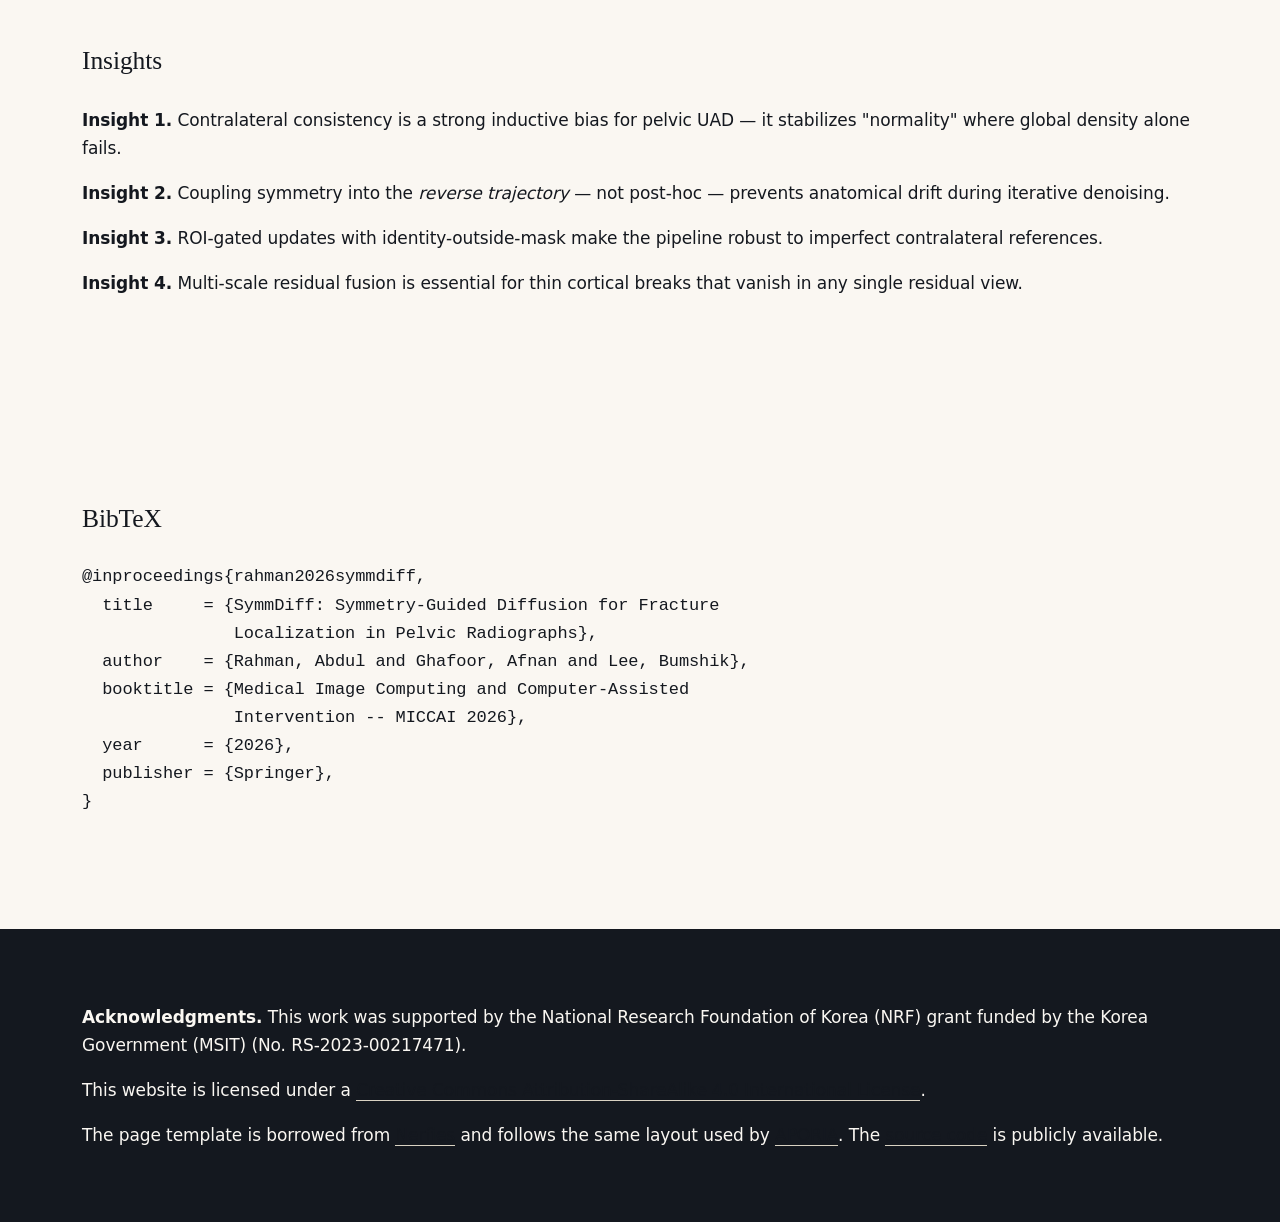
==== commit eaaadd87: "Update index.html" ====
--- a/docs/index.html
+++ b/docs/index.html
@@ -51,6 +51,11 @@
             <span class="author-block"><sup>1</sup>Energy AI Track, Korea Institute of Energy Technology (KENTECH),</span>
             <span class="author-block"><sup>2</sup>Information and Communication Engineering Department, Chosun University</span>
           </div>
+
+          <div class="is-size-5 publication-authors">
+            <span class="author-block"><sup>2</sup>Information and Communication Engineering Department, Chosun University</span>
+          </div>
+          
 
           <div class="is-size-6 publication-authors" style="margin-top: 0.4rem;">
             <span class="author-block"><sup>*</sup>Corresponding author</span>
